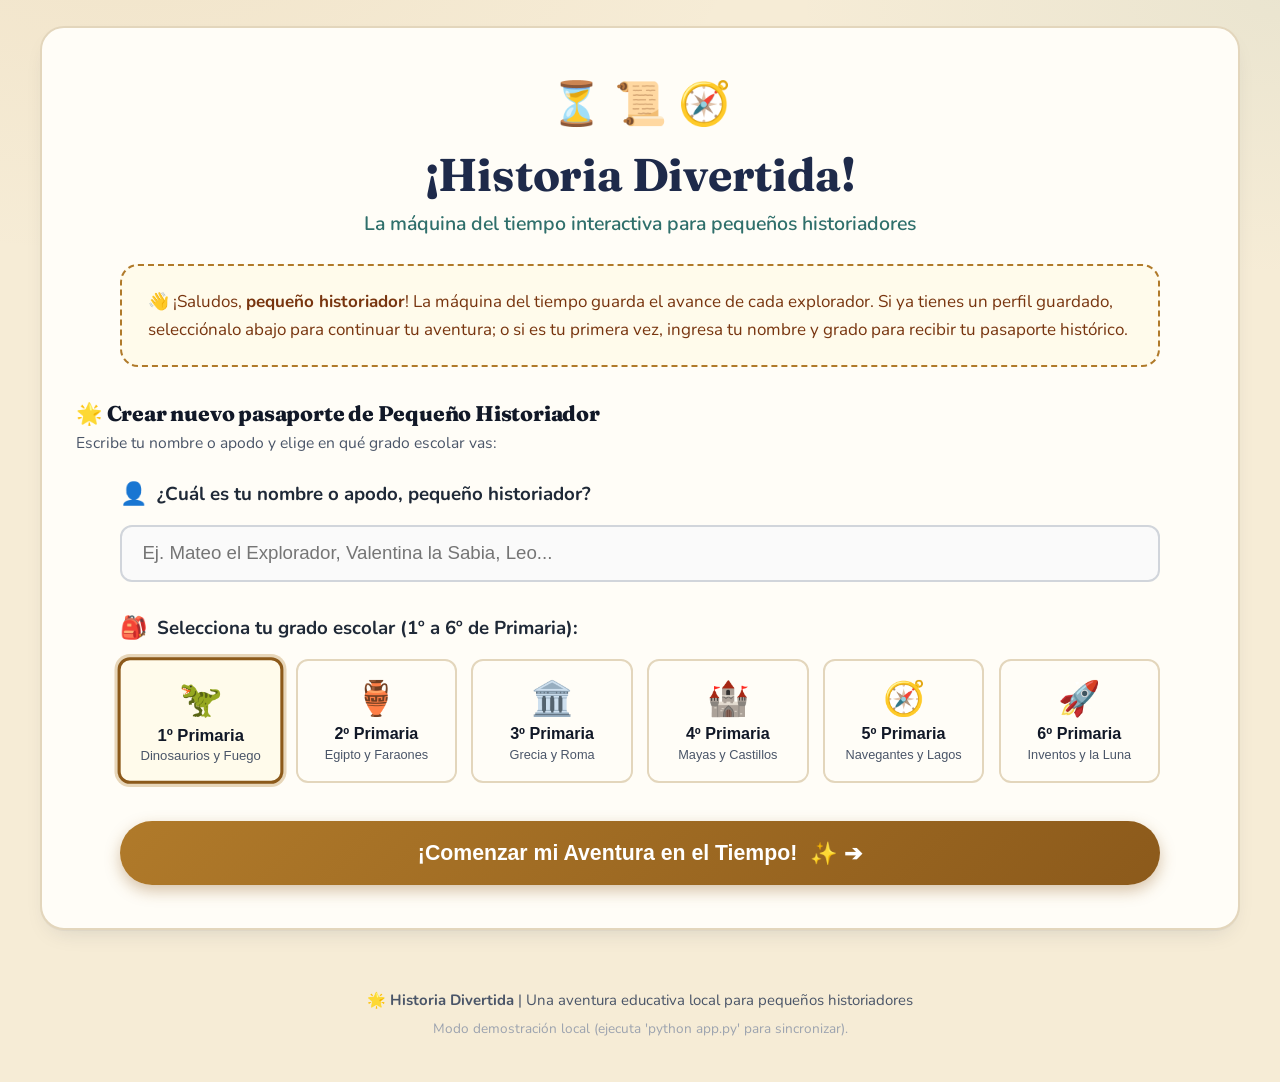
==== index.html @ c517bd12 "Añade racha de días con calendario de calor y sellos de nivel Racha (estilo GitHub, al costado del t" ====
<!DOCTYPE html>
<html lang="es">
<head>
    <meta charset="UTF-8">
    <meta name="viewport" content="width=device-width, initial-scale=1.0">
    <title>Historia Divertida - Para Pequeños Historiadores</title>
    <link rel="preload" href="fonts/fraunces-latin.woff2" as="font" type="font/woff2" crossorigin>
    <link rel="preload" href="fonts/nunito-latin.woff2" as="font" type="font/woff2" crossorigin>
    <link rel="stylesheet" href="style.css">
</head>
<body>
    <div class="app-wrapper">

        <!-- ================= PANTALLA DE INICIO (BIENVENIDA Y SELECCIÓN DE USUARIO) ================= -->
        <main id="welcome-screen" class="screen active">
            <div class="hero-card">
                <div class="mascot-badge">⏳ 📜 🧭</div>
                <h1 class="hero-title">¡Historia Divertida!</h1>
                <p class="hero-subtitle">La máquina del tiempo interactiva para pequeños historiadores</p>

                <div class="welcome-speech-bubble">
                    <p>👋 ¡Saludos, <strong>pequeño historiador</strong>! La máquina del tiempo guarda el avance de cada explorador. Si ya tienes un perfil guardado, selecciónalo abajo para continuar tu aventura; o si es tu primera vez, ingresa tu nombre y grado para recibir tu pasaporte histórico.</p>
                </div>

                <!-- SECCIÓN 1: USUARIOS / HISTORIADORES YA REGISTRADOS -->
                <section id="existing-users-panel" class="existing-users-panel hidden">
                    <div class="existing-users-header">
                        <div class="users-header-title">
                            <span class="users-header-icon">🎒</span>
                            <div>
                                <h3>Pequeños Historiadores Registrados</h3>
                                <p class="users-header-desc">Haz clic en tu nombre o apodo para continuar con tus medallas y nivel:</p>
                            </div>
                        </div>
                        <span class="users-count-badge" id="existing-users-count">0 Perfiles</span>
                    </div>

                    <!-- Cuadrícula interactiva de perfiles -->
                    <div class="existing-users-grid" id="existing-users-list">
                        <!-- Se llena dinámicamente con app.js -->
                    </div>

                    <!-- Divisor visual -->
                    <div class="or-divider">
                        <span class="or-line"></span>
                        <span class="or-text">✨ O ingresa con un nuevo nombre o apodo ✨</span>
                        <span class="or-line"></span>
                    </div>
                </section>

                <!-- SECCIÓN 2: FORMULARIO PARA NUEVO USUARIO / HISTORIADOR -->
                <section class="new-user-section">
                    <div class="new-user-header">
                        <h3>🌟 Crear nuevo pasaporte de Pequeño Historiador</h3>
                        <p>Escribe tu nombre o apodo y elige en qué grado escolar vas:</p>
                    </div>

                    <form id="onboarding-form" class="onboarding-form">
                        
                        <!-- Campo de Nombre o Apodo -->
                        <div class="input-section">
                            <label for="explorer-name" class="section-label">
                                <span class="label-icon">👤</span> ¿Cuál es tu nombre o apodo, pequeño historiador?
                            </label>
                            <div class="input-with-button">
                                <input 
                                    type="text" 
                                    id="explorer-name" 
                                    class="text-input" 
                                    placeholder="Ej. Mateo el Explorador, Valentina la Sabia, Leo..." 
                                    required
                                    autocomplete="off"
                                    maxlength="30"
                                >
                            </div>
                        </div>

                        <!-- Selector de Grado Escolar (1º a 6º de Primaria) -->
                        <div class="grade-section">
                            <label class="section-label">
                                <span class="label-icon">🎒</span> Selecciona tu grado escolar (1º a 6º de Primaria):
                            </label>
                            <div class="grade-grid" id="grade-selector-container">
                                <button type="button" class="grade-card active" data-grade="1">
                                    <span class="grade-emoji">🦖</span>
                                    <span class="grade-name">1º Primaria</span>
                                    <span class="grade-desc">Dinosaurios y Fuego</span>
                                </button>
                                <button type="button" class="grade-card" data-grade="2">
                                    <span class="grade-emoji">🏺</span>
                                    <span class="grade-name">2º Primaria</span>
                                    <span class="grade-desc">Egipto y Faraones</span>
                                </button>
                                <button type="button" class="grade-card" data-grade="3">
                                    <span class="grade-emoji">🏛️</span>
                                    <span class="grade-name">3º Primaria</span>
                                    <span class="grade-desc">Grecia y Roma</span>
                                </button>
                                <button type="button" class="grade-card" data-grade="4">
                                    <span class="grade-emoji">🏰</span>
                                    <span class="grade-name">4º Primaria</span>
                                    <span class="grade-desc">Mayas y Castillos</span>
                                </button>
                                <button type="button" class="grade-card" data-grade="5">
                                    <span class="grade-emoji">🧭</span>
                                    <span class="grade-name">5º Primaria</span>
                                    <span class="grade-desc">Navegantes y Lagos</span>
                                </button>
                                <button type="button" class="grade-card" data-grade="6">
                                    <span class="grade-emoji">🚀</span>
                                    <span class="grade-name">6º Primaria</span>
                                    <span class="grade-desc">Inventos y la Luna</span>
                                </button>
                            </div>
                            <input type="hidden" id="selected-grade" value="1">
                        </div>

                        <!-- Botón para Iniciar -->
                        <button type="submit" class="btn btn-hero" id="btn-start-adventure">
                            <span>¡Comenzar mi Aventura en el Tiempo!</span>
                            <span class="btn-arrow">✨ ➔</span>
                        </button>
                    </form>
                </section>
            </div>
        </main>

        <!-- ================= PANTALLA PRINCIPAL (TABLERO DE AVENTURAS) ================= -->
        <main id="dashboard-screen" class="screen">
            <!-- Bloque superior: perfil a la izquierda, salón de medallas a la derecha -->
            <div class="dashboard-top">
            <!-- Barra superior personalizada -->
            <header class="dashboard-header">
                <div class="user-greeting-box">
                    <span class="avatar-icon" id="dashboard-user-avatar">🧭</span>
                    <div>
                        <h2>¡Hola de nuevo, pequeño historiador <span id="display-historian-name" class="highlight-name">Explorador</span>!</h2>
                        <p class="grade-status">
                            Grado escolar: <strong id="display-grade-text">1º de Primaria</strong> | Nivel: <strong id="display-level-text">Novato del Tiempo</strong>
                        </p>
                    </div>
                </div>

                <div class="header-actions">
                    <button id="btn-view-stats" class="btn btn-stats" title="Ver mis estadísticas y nivel">
                        📊 Mis Estadísticas
                    </button>
                    <button id="btn-switch-historian" class="btn btn-secondary" title="Ver lista de usuarios y cambiar de pequeño historiador">
                        👥 Cambiar Historiador
                    </button>
                </div>
            </header>

            <!-- Vitrina de Medallas e Insignias del usuario activo -->
            <section class="badges-panel">
                <div class="badges-header">
                    <h3>🏆 Salón de Medallas del Pequeño Historiador</h3>
                    <div class="badges-header-actions">
                        <span class="badge-counter" id="badge-count">0 Medallas Ganadas</span>
                        <button type="button" class="badges-toggle hidden" id="badges-toggle"
                                aria-expanded="false" aria-controls="badges-container">
                            Ver todas ▾
                        </button>
                    </div>
                </div>
                <div class="badges-list" id="badges-container">
                    <p class="empty-badges">¡Resuelve las trivias históricas para ganar tus primeras medallas!</p>
                </div>

                <!-- Racha de días seguidos y calendario de calor (al costado, bajo las medallas) -->
                <div class="streak-panel">
                    <div class="streak-summary">
                        <span class="streak-flame" aria-hidden="true">🔥</span>
                        <div>
                            <h3 class="streak-title">
                                <span id="streak-current">0</span>
                                <span id="streak-current-label">días seguidos</span>
                            </h3>
                            <p class="streak-best">Récord: <strong id="streak-best">0</strong> días</p>
                        </div>
                    </div>
                    <div class="streak-grid" id="streak-grid"
                         role="img" aria-label="Calendario de actividad de las últimas 8 semanas"></div>
                </div>
            </section>
            </div>

            <!-- Navegador de Grados Escolares -->
            <nav class="grade-tabs-nav">
                <span class="tabs-label">Viajar a otro grado escolar:</span>
                <div class="tabs-list" id="dashboard-grade-tabs">
                    <button class="tab-btn active" data-grade="1">1º Primaria</button>
                    <button class="tab-btn" data-grade="2">2º Primaria</button>
                    <button class="tab-btn" data-grade="3">3º Primaria</button>
                    <button class="tab-btn" data-grade="4">4º Primaria</button>
                    <button class="tab-btn" data-grade="5">5º Primaria</button>
                    <button class="tab-btn" data-grade="6">6º Primaria</button>
                </div>
            </nav>

            <!-- Misiones y Relatos Históricos -->
            <section class="stories-section">
                <div class="section-title-row">
                    <h3 id="current-period-title">📜 Relatos y Retos para Pequeños Historiadores</h3>
                </div>

                <div class="stories-grid" id="stories-container">
                    <!-- Se inyecta dinámicamente con app.js -->
                </div>
            </section>
        </main>

        <!-- ================= PANTALLA DE ESTADÍSTICAS Y NIVEL ================= -->
        <main id="stats-screen" class="screen">
            <!-- Encabezado de la pantalla de estadísticas -->
            <header class="stats-header">
                <div>
                    <h2>📊 Diario Histórico de <span id="stats-historian-name" class="highlight-name">Pequeño Historiador</span></h2>
                    <p class="subtitle">Descubre tus temas dominados, los que necesitan práctica y el avance de tu nivel</p>
                </div>
                <div class="stats-header-actions">
                    <button id="btn-back-to-dashboard" class="btn btn-primary-action">
                        ⬅️ Volver a mis Relatos
                    </button>
                    <button id="btn-stats-switch-user" class="btn btn-secondary">
                        👥 Cambiar Historiador
                    </button>
                </div>
            </header>

            <!-- Tarjeta de Nivel y Barra de Progreso -->
            <section class="level-card">
                <div class="level-card-top">
                    <div class="level-badge-container">
                        <span class="level-icon" id="stats-level-icon"><img class="level-seal" src="img/niveles/nivel-1.svg" alt="" width="128" height="128"></span>
                        <div>
                            <span class="level-title-label">Nivel del Pequeño Historiador</span>
                            <h3 class="level-title" id="stats-level-title">Nivel 1: Novato del Tiempo</h3>
                        </div>
                    </div>
                    <div class="level-xp-box">
                        <span class="xp-value" id="stats-xp-value">0 ⭐</span>
                        <span class="xp-label">Puntos Históricos</span>
                    </div>
                </div>

                <!-- Pequeña Barra de Nivel -->
                <div class="level-progress-wrapper">
                    <div class="level-progress-bar-bg">
                        <div class="level-progress-bar-fill" id="stats-level-bar-fill" style="width: 0%;">
                            <span class="bar-shine"></span>
                        </div>
                    </div>
                    <div class="level-progress-footer">
                        <span class="progress-percent" id="stats-progress-percent">0% Dominado</span>
                        <span class="next-target-text" id="stats-next-target">Completa 1 misión para subir de nivel</span>
                    </div>
                </div>
            </section>

            <!-- Dos Columnas: Temas que domina vs Temas que no domina tanto -->
            <div class="stats-columns-grid">

                <!-- Columna 1: Temas que Dominas -->
                <section class="topics-column mastered-column">
                    <div class="column-header">
                        <div class="column-header-title">
                            <span class="column-icon">🌟</span>
                            <h3>Temas que Dominas</h3>
                        </div>
                        <span class="counter-pill counter-success" id="mastered-count">0 temas</span>
                    </div>
                    <p class="column-desc">¡Excelente trabajo! Has demostrado tu sabiduría en estas épocas históricas:</p>

                    <div class="topics-list" id="mastered-topics-list">
                        <!-- Generado por app.js -->
                    </div>
                </section>

                <!-- Columna 2: Temas que no tanto / Por reforzar -->
                <section class="topics-column needs-practice-column">
                    <div class="column-header">
                        <div class="column-header-title">
                            <span class="column-icon">📖</span>
                            <h3>Temas que no dominas tanto</h3>
                        </div>
                        <span class="counter-pill counter-warning" id="not-mastered-count">12 temas</span>
                    </div>
                    <p class="column-desc">Épocas que necesitan un repaso o que aún esperan ser descubiertas por ti:</p>

                    <div class="topics-list" id="not-mastered-topics-list">
                        <!-- Generado por app.js -->
                    </div>
                </section>

            </div>
        </main>

        <!-- Pie de página -->
        <footer class="app-footer">
            <p>🌟 <strong>Historia Divertida</strong> | Una aventura educativa local para pequeños historiadores</p>
            <p class="connection-status" id="server-status">Conectado con el servidor Python local</p>
        </footer>

    </div>

    <!-- Avisos para lectores de pantalla (nueva medalla, respuesta correcta...) -->
    <div id="live-region" class="sr-only" role="status" aria-live="polite"></div>

    <script src="app.js"></script>
</body>
</html>
---- style.css ----
/* ========================================================
   HISTORIA DIVERTIDA - ESTILOS PARA PEQUEÑOS HISTORIADORES
   ======================================================== */

/* Fuentes autohospedadas: la app sigue funcionando sin red */
@font-face {
    font-family: 'Fraunces';
    src: url('fonts/fraunces-latin.woff2') format('woff2');
    font-weight: 600 900;
    font-style: normal;
    font-display: swap;
}

@font-face {
    font-family: 'Nunito';
    src: url('fonts/nunito-latin.woff2') format('woff2');
    font-weight: 400 800;
    font-style: normal;
    font-display: swap;
}

:root {
    /* Paleta "pasaporte del tiempo" */
    --ink: #1E2A4A;              /* Tinta: texto y líneas */
    --primary: #8C5A1B;          /* Latón oscuro: acentos y botones (AA sobre blanco) */
    --primary-hover: #6F4715;
    --primary-light: #F3E3C3;
    --brass: #B07A2A;            /* Latón claro: detalles, nunca texto pequeño */
    --accent: #2F6F6B;           /* Verde atlas */
    --accent-hover: #245855;
    --stats-purple: #3F4E8C;
    --stats-purple-hover: #33406F;
    --seal: #E4572E;             /* Sello coral: solo logros */
    --bg-page: #F6ECD6;          /* Papel */
    --card-bg: #FFFDF7;          /* Papel de tarjeta */
    --text-main: #1E2A4A;
    --text-muted: #4A5568;
    --success: #1F7A5C;
    --success-light: #DDF1E7;
    --error: #B93A2B;
    --error-light: #FBE3DF;
    --border: #E3D6BC;
    --radius-lg: 18px;
    --radius-md: 12px;
    --shadow: 0 1px 0 rgba(30, 42, 74, 0.04), 0 10px 24px -12px rgba(30, 42, 74, 0.18);
    --font-display: 'Fraunces', 'Iowan Old Style', Georgia, serif;
    --font-body: 'Nunito', -apple-system, BlinkMacSystemFont, "Segoe UI", Roboto, sans-serif;
    --ease-out: cubic-bezier(0.22, 0.61, 0.36, 1);
}

/* Base tipográfica: todo el CSS está en rem, así que este valor escala la app entera */
html {
    font-size: 17px;
}

* {
    box-sizing: border-box;
    margin: 0;
    padding: 0;
}

body {
    font-family: var(--font-body);
    background-color: var(--bg-page);
    color: var(--text-main);
    line-height: 1.6;
    padding: 1.5rem 1rem;
    min-height: 100vh;
}

.app-wrapper {
    max-width: 920px;
    margin: 0 auto;
}

/* Control de pantallas (Screens) */
.screen {
    display: none;
    animation: fadeIn 0.35s ease-out;
}

.screen.active {
    display: block;
}

@keyframes fadeIn {
    from { opacity: 0; transform: translateY(8px); }
    to { opacity: 1; transform: translateY(0); }
}

/* ========================================================
   PANTALLA DE INICIO (WELCOME SCREEN)
   ======================================================== */

.hero-card {
    background: var(--card-bg);
    border: 2px solid var(--border);
    border-radius: 24px;
    padding: 2.5rem 2rem;
    box-shadow: var(--shadow);
    text-align: center;
    position: relative;
    overflow: hidden;
}

.mascot-badge {
    font-size: 2.5rem;
    margin-bottom: 0.5rem;
    animation: sway 4s ease-in-out infinite;
    transform-origin: 50% 90%;
}

.hero-title {
    font-family: var(--font-display);
    font-size: 2.7rem;
    font-weight: 700;
    color: var(--ink);
    letter-spacing: -0.5px;
    line-height: 1.1;
    margin-bottom: 0.35rem;
}

.hero-subtitle {
    font-size: 1.15rem;
    color: var(--accent);
    font-weight: 600;
    margin-bottom: 1.5rem;
}

.welcome-speech-bubble {
    background: #fffbeb;
    border: 2px dashed var(--brass);
    border-radius: var(--radius-lg);
    padding: 1.25rem 1.5rem;
    margin-bottom: 2rem;
    text-align: left;
    color: #78350f;
    font-size: 1.05rem;
}

/* ========================================================
   HISTORIAL MULTIUSUARIO: PERFILES YA INGRESADOS
   ======================================================== */

.existing-users-panel {
    background: #fffbeb;
    border: 2px solid #fde68a;
    border-radius: var(--radius-lg);
    padding: 1.5rem;
    text-align: left;
    margin-bottom: 2rem;
    box-shadow: 0 4px 10px rgba(176, 122, 42, 0.08);
}

.existing-users-header {
    display: flex;
    justify-content: space-between;
    align-items: center;
    margin-bottom: 1.25rem;
    flex-wrap: wrap;
    gap: 0.75rem;
}

.users-header-title {
    display: flex;
    align-items: center;
    gap: 0.75rem;
}

.users-header-icon {
    font-size: 2.2rem;
    background: var(--primary-light);
    border-radius: 12px;
    padding: 0.3rem 0.5rem;
}

.users-header-title h3 {
    font-size: 1.3rem;
    color: #92400e;
    font-weight: 800;
    margin-bottom: 0.15rem;
}

.users-header-desc {
    font-size: 0.9rem;
    color: #78350f;
}

.users-count-badge {
    background: var(--brass);
    color: #ffffff;
    font-size: 0.82rem;
    font-weight: 700;
    padding: 0.3rem 0.8rem;
    border-radius: 9999px;
}

/* Grilla de tarjetas de usuarios existentes */
.existing-users-grid {
    display: grid;
    grid-template-columns: repeat(auto-fit, minmax(260px, 1fr));
    gap: 1.25rem;
    margin-bottom: 1.5rem;
}

.user-profile-card {
    background: var(--card-bg);
    border: 2px solid #e5e7eb;
    border-radius: var(--radius-lg);
    padding: 1.25rem;
    display: flex;
    flex-direction: column;
    gap: 0.85rem;
    transition: all 0.25s ease;
    position: relative;
    box-shadow: 0 4px 6px -1px rgba(0, 0, 0, 0.05);
}

.user-profile-card:hover {
    border-color: var(--primary);
    transform: translateY(-3px);
    box-shadow: 0 10px 18px -3px rgba(140, 90, 27, 0.18);
}

.active-user-card {
    border-color: var(--brass);
    border-width: 2.5px;
    background: linear-gradient(180deg, #ffffff 0%, #fffbeb 100%);
    box-shadow: 0 0 0 3px rgba(176, 122, 42, 0.25);
}

.current-user-tag {
    position: absolute;
    top: -11px;
    right: 14px;
    background: var(--primary);
    color: #ffffff;
    font-size: 0.72rem;
    font-weight: 800;
    padding: 0.18rem 0.65rem;
    border-radius: 9999px;
    box-shadow: 0 2px 4px rgba(0, 0, 0, 0.15);
}

.user-card-header {
    display: flex;
    align-items: center;
    gap: 0.75rem;
}

.user-card-avatar {
    font-size: 2rem;
    background: var(--primary-light);
    border: 2px solid #fde68a;
    border-radius: 50%;
    width: 48px;
    height: 48px;
    display: flex;
    align-items: center;
    justify-content: center;
    flex-shrink: 0;
}

.user-card-info {
    flex: 1;
    min-width: 0;
}

.user-card-name {
    font-size: 1.15rem;
    font-weight: 800;
    color: #111827;
    white-space: nowrap;
    overflow: hidden;
    text-overflow: ellipsis;
}

.user-card-grade-tag {
    font-size: 0.75rem;
    font-weight: 700;
    color: var(--accent);
    background: #eff6ff;
    padding: 0.1rem 0.5rem;
    border-radius: 6px;
    display: inline-block;
}

.btn-delete-user {
    background: transparent;
    border: none;
    cursor: pointer;
    font-size: 1.15rem;
    opacity: 0.45;
    transition: all 0.2s;
    padding: 0.3rem;
    border-radius: 6px;
}

.btn-delete-user:hover {
    opacity: 1;
    background: #fee2e2;
    transform: scale(1.15);
}

.user-card-level-row {
    display: flex;
    align-items: center;
}

.user-level-badge {
    font-size: 0.8rem;
    font-weight: 700;
    color: #78350f;
    background: var(--primary-light);
    border: 1px solid #fde68a;
    border-radius: 6px;
    padding: 0.25rem 0.55rem;
    display: inline-block;
    width: 100%;
    text-align: center;
}

.user-mini-progress {
    display: flex;
    flex-direction: column;
    gap: 0.35rem;
}

.user-mini-progress-bar {
    width: 100%;
    height: 9px;
    background: #e2e8f0;
    border-radius: 9999px;
    overflow: hidden;
}

.user-mini-progress-fill {
    height: 100%;
    background: linear-gradient(90deg, var(--brass) 0%, var(--accent) 100%);
    border-radius: 9999px;
    transition: width 0.6s ease;
}

.user-mini-progress-labels {
    display: flex;
    justify-content: space-between;
    font-size: 0.75rem;
    color: var(--text-muted);
}

.user-card-stats-pills {
    display: flex;
    gap: 0.5rem;
    flex-wrap: wrap;
}

.stat-pill {
    background: #f3f4f6;
    border: 1px solid #e5e7eb;
    border-radius: 9999px;
    padding: 0.2rem 0.65rem;
    font-size: 0.78rem;
    font-weight: 700;
    color: #374151;
}

.btn-select-user {
    display: flex;
    align-items: center;
    justify-content: center;
    gap: 0.5rem;
    width: 100%;
    padding: 0.75rem 1rem;
    background: linear-gradient(135deg, var(--brass) 0%, var(--primary) 100%);
    color: #ffffff;
    border: none;
    border-radius: var(--radius-md);
    font-size: 0.95rem;
    font-weight: 800;
    cursor: pointer;
    transition: all 0.2s ease;
    box-shadow: 0 4px 10px rgba(140, 90, 27, 0.25);
}

.btn-select-user:hover {
    background: linear-gradient(135deg, var(--primary) 0%, var(--primary-hover) 100%);
    transform: translateY(-1px);
    box-shadow: 0 6px 14px rgba(140, 90, 27, 0.35);
}

/* Divisor visual entre usuarios existentes y nuevo registro */
.or-divider {
    display: flex;
    align-items: center;
    margin: 1.75rem 0 1rem 0;
    gap: 1rem;
}

.or-line {
    flex: 1;
    height: 1.5px;
    background: #fde68a;
}

.or-text {
    font-size: 0.9rem;
    font-weight: 800;
    color: #92400e;
    white-space: nowrap;
}

/* ========================================================
   SECCIÓN PARA CREAR NUEVO USUARIO
   ======================================================== */

.new-user-section {
    text-align: left;
    margin-top: 1rem;
}

.new-user-header {
    margin-bottom: 1.25rem;
}

.new-user-header h3 {
    font-size: 1.25rem;
    font-weight: 800;
    color: #111827;
    margin-bottom: 0.25rem;
}

.new-user-header p {
    font-size: 0.92rem;
    color: var(--text-muted);
}

/* Formulario */
.onboarding-form {
    display: flex;
    flex-direction: column;
    gap: 1.75rem;
    text-align: left;
}

.section-label {
    display: flex;
    align-items: center;
    gap: 0.5rem;
    font-size: 1.1rem;
    font-weight: 700;
    color: #1f2937;
    margin-bottom: 0.75rem;
}

.label-icon {
    font-size: 1.3rem;
}

/* Campo de Texto */
.text-input {
    width: 100%;
    padding: 0.9rem 1.2rem;
    font-size: 1.1rem;
    border: 2px solid #d1d5db;
    border-radius: var(--radius-md);
    outline: none;
    transition: all 0.2s;
    background-color: #fafafa;
}

.text-input:focus {
    border-color: var(--primary);
    background-color: #ffffff;
    box-shadow: 0 0 0 4px rgba(176, 122, 42, 0.2);
}

/* Selector de Grados (1º a 6º) */
.grade-grid {
    display: grid;
    grid-template-columns: repeat(auto-fit, minmax(130px, 1fr));
    gap: 0.85rem;
}

.grade-card {
    background: var(--card-bg);
    border: 2px solid var(--border);
    border-radius: var(--radius-md);
    padding: 1rem 0.6rem;
    display: flex;
    flex-direction: column;
    align-items: center;
    text-align: center;
    cursor: pointer;
    transition: all 0.2s ease;
}

.grade-card:hover {
    border-color: var(--primary);
    transform: translateY(-3px);
    box-shadow: 0 4px 10px rgba(0, 0, 0, 0.08);
}

.grade-card.active {
    border-color: var(--primary);
    background-color: #fffbeb;
    border-width: 3px;
    box-shadow: 0 0 0 3px rgba(176, 122, 42, 0.3);
    transform: scale(1.03);
}

.grade-emoji {
    font-size: 2rem;
    margin-bottom: 0.35rem;
}

.grade-name {
    font-weight: 700;
    font-size: 0.95rem;
    color: #111827;
}

.grade-desc {
    font-size: 0.75rem;
    color: var(--text-muted);
    margin-top: 0.2rem;
}

/* Botones */
.btn-hero {
    display: flex;
    justify-content: center;
    align-items: center;
    gap: 0.75rem;
    padding: 1.1rem 2rem;
    background: linear-gradient(135deg, var(--brass) 0%, var(--primary) 100%);
    color: #ffffff;
    font-size: 1.25rem;
    font-weight: 800;
    border: none;
    border-radius: 9999px;
    cursor: pointer;
    box-shadow: 0 6px 15px rgba(140, 90, 27, 0.35);
    transition: all 0.2s ease;
    margin-top: 0.5rem;
}

.btn-hero:hover {
    transform: translateY(-2px);
    box-shadow: 0 8px 20px rgba(140, 90, 27, 0.45);
}

.btn-hero:active {
    transform: translateY(1px);
}

.btn-arrow {
    font-size: 1.3rem;
}

/* ========================================================
   PANTALLA DEL TABLERO (DASHBOARD)
   ======================================================== */

.dashboard-header {
    background: var(--card-bg);
    border: 2px solid var(--border);
    border-radius: var(--radius-lg);
    padding: 1.25rem 1.75rem;
    display: flex;
    justify-content: space-between;
    align-items: center;
    flex-wrap: wrap;
    gap: 1rem;
    box-shadow: var(--shadow);
    margin-bottom: 1.5rem;
}

.user-greeting-box {
    display: flex;
    align-items: center;
    gap: 1rem;
}

.avatar-icon {
    font-size: 2.4rem;
    background: var(--primary-light);
    border: 2px solid var(--primary);
    border-radius: 50%;
    padding: 0.3rem 0.6rem;
    display: inline-flex;
    align-items: center;
    justify-content: center;
}

.user-greeting-box h2 {
    font-size: 1.4rem;
    color: #111827;
}

.highlight-name {
    color: var(--primary);
    text-decoration: underline;
    text-underline-offset: 4px;
}

.grade-status {
    font-size: 0.95rem;
    color: var(--text-muted);
}

.grade-status strong {
    color: var(--accent);
}

.header-actions {
    display: flex;
    gap: 0.6rem;
    align-items: center;
    flex-wrap: wrap;
}

.btn-stats {
    background: linear-gradient(135deg, #6366f1 0%, #4f46e5 100%);
    color: #ffffff;
    border: none;
    padding: 0.65rem 1.1rem;
    border-radius: var(--radius-md);
    font-size: 0.92rem;
    font-weight: 700;
    cursor: pointer;
    box-shadow: 0 4px 10px rgba(79, 70, 229, 0.25);
    transition: all 0.2s ease;
}

.btn-stats:hover {
    background: linear-gradient(135deg, #4f46e5 0%, #4338ca 100%);
    transform: translateY(-2px);
    box-shadow: 0 6px 14px rgba(79, 70, 229, 0.35);
}

.btn-secondary {
    background: #f3f4f6;
    border: 1px solid #d1d5db;
    padding: 0.65rem 1rem;
    border-radius: var(--radius-md);
    font-size: 0.9rem;
    font-weight: 600;
    cursor: pointer;
    color: #374151;
    transition: all 0.2s;
}

.btn-secondary:hover {
    background: #e5e7eb;
}

.btn-primary-action {
    background: var(--accent);
    color: #ffffff;
    border: none;
    padding: 0.65rem 1.2rem;
    border-radius: var(--radius-md);
    font-size: 0.92rem;
    font-weight: 700;
    cursor: pointer;
    transition: all 0.2s;
    box-shadow: 0 3px 8px rgba(37, 99, 235, 0.25);
}

.btn-primary-action:hover {
    background: var(--accent-hover);
    transform: translateY(-1px);
}

/* Vitrina de Medallas */
.badges-panel {
    background: #fffbeb;
    border: 2px solid #fde68a;
    border-radius: var(--radius-lg);
    padding: 1.25rem 1.5rem;
    margin-bottom: 1.5rem;
}

.badges-header {
    display: flex;
    justify-content: space-between;
    align-items: center;
    margin-bottom: 0.75rem;
    flex-wrap: wrap;
    gap: 0.5rem;
}

.badges-header h3 {
    font-size: 1.15rem;
    color: #78350f;
}

.badge-counter {
    background: var(--brass);
    color: #ffffff;
    font-size: 0.8rem;
    font-weight: 700;
    padding: 0.2rem 0.7rem;
    border-radius: 9999px;
}

.badges-list {
    display: flex;
    flex-wrap: wrap;
    gap: 0.6rem;
}

.badge-item {
    background: var(--card-bg);
    border: 1.5px solid var(--brass);
    border-radius: 9999px;
    padding: 0.35rem 0.85rem;
    display: inline-flex;
    align-items: center;
    gap: 0.4rem;
    font-size: 0.88rem;
    font-weight: 700;
    color: #92400e;
    box-shadow: 0 2px 4px rgba(0, 0, 0, 0.05);
    animation: popIn 0.3s ease;
}

@keyframes popIn {
    0% { transform: scale(0.8); opacity: 0; }
    100% { transform: scale(1); opacity: 1; }
}

.empty-badges {
    font-size: 0.9rem;
    color: #92400e;
    font-style: italic;
}

/* Navegador de pestañas por grado escolar */
.grade-tabs-nav {
    display: flex;
    align-items: center;
    gap: 0.75rem;
    margin-bottom: 1.5rem;
    flex-wrap: wrap;
}

.tabs-label {
    font-weight: 700;
    font-size: 0.95rem;
    color: var(--text-muted);
}

.tabs-list {
    display: flex;
    gap: 0.4rem;
    flex-wrap: wrap;
}

.tab-btn {
    background: var(--card-bg);
    border: 1px solid var(--border);
    padding: 0.4rem 0.8rem;
    border-radius: 8px;
    font-size: 0.85rem;
    font-weight: 600;
    cursor: pointer;
    color: var(--text-muted);
    transition: all 0.2s;
}

.tab-btn:hover, .tab-btn.active {
    background: var(--accent);
    color: #ffffff;
    border-color: var(--accent);
}

/* Historias y Misiones */
.stories-section {
    display: flex;
    flex-direction: column;
    gap: 1.25rem;
}

.section-title-row h3 {
    font-family: var(--font-display);
    font-size: 1.45rem;
    font-weight: 700;
    color: var(--ink);
}

.stories-grid {
    display: flex;
    flex-direction: column;
    gap: 1.5rem;
}

.story-card {
    background: var(--card-bg);
    border: 2px solid var(--border);
    position: relative;
    border-radius: var(--radius-lg);
    padding: 1.75rem;
    box-shadow: var(--shadow);
    transition: all 0.25s ease;
}

.story-card.completed-mission {
    border-color: var(--success);
    background: linear-gradient(180deg, #ffffff 0%, #f0fdf4 100%);
}

.story-card.highlight-pulse {
    border-color: var(--brass);
    box-shadow: 0 0 0 5px rgba(176, 122, 42, 0.4);
    transform: scale(1.02);
}

.story-header {
    display: flex;
    align-items: center;
    gap: 1rem;
    margin-bottom: 1rem;
    flex-wrap: wrap;
}

.story-icon {
    font-size: 2.2rem;
    background: #f3f4f6;
    border-radius: 12px;
    padding: 0.4rem 0.6rem;
}

.story-header-text h4 {
    font-size: 1.3rem;
    color: #111827;
}

.story-period {
    font-size: 0.8rem;
    font-weight: 700;
    text-transform: uppercase;
    color: var(--primary);
    letter-spacing: 0.5px;
}

.status-badge-earned {
    margin-left: auto;
    background: var(--success-light);
    color: var(--success);
    padding: 0.3rem 0.75rem;
    border-radius: 9999px;
    font-size: 0.82rem;
    font-weight: 700;
}

.story-summary {
    font-size: 1.15rem;
    color: #374151;
    margin-bottom: 1rem;
}

.fun-fact-box {
    background: #eff6ff;
    border-left: 4px solid var(--accent);
    border-radius: 0 var(--radius-md) var(--radius-md) 0;
    padding: 0.85rem 1rem;
    display: flex;
    gap: 0.75rem;
    align-items: center;
    margin-bottom: 1.5rem;
    font-size: 1rem;
    color: #1e40af;
}

.fact-icon {
    font-size: 1.4rem;
}

/* Trivia / Reto */
.story-trivia {
    background: #fafafa;
    border: 1px solid var(--border);
    border-radius: var(--radius-md);
    padding: 1.25rem;
}

.trivia-header {
    margin-bottom: 0.85rem;
}

.trivia-badge {
    display: inline-block;
    background: var(--primary-light);
    color: #92400e;
    font-size: 0.78rem;
    font-weight: 700;
    padding: 0.15rem 0.5rem;
    border-radius: 4px;
    margin-bottom: 0.35rem;
}

.trivia-question {
    font-size: 1.15rem;
    font-weight: 700;
    color: #111827;
}

.trivia-options-list {
    display: grid;
    grid-template-columns: 1fr;
    gap: 0.5rem;
}

.trivia-option-btn {
    background: var(--card-bg);
    border: 1.5px solid var(--border);
    border-radius: 8px;
    padding: 0.75rem 1rem;
    display: flex;
    align-items: center;
    gap: 0.75rem;
    text-align: left;
    cursor: pointer;
    font-size: 1.05rem;
    color: #1f2937;
    transition: all 0.2s;
}

.trivia-option-btn:hover:not(:disabled) {
    border-color: var(--primary);
    background-color: #fffbeb;
    transform: translateX(4px);
}

.trivia-option-btn.correct {
    border-color: var(--success);
    background-color: var(--success-light);
    color: #065f46;
    font-weight: 700;
}

.option-bullet {
    background: #e5e7eb;
    color: #374151;
    font-weight: 700;
    width: 26px;
    height: 26px;
    border-radius: 50%;
    display: flex;
    align-items: center;
    justify-content: center;
    font-size: 0.85rem;
}

.trivia-option-btn.correct .option-bullet {
    background: var(--success);
    color: #ffffff;
}

.trivia-feedback {
    margin-top: 0.85rem;
    padding: 0.75rem 1rem;
    border-radius: 8px;
    font-size: 0.95rem;
    animation: fadeIn 0.3s;
}

.feedback-success {
    background: var(--success-light);
    border: 1px solid var(--success);
    color: #065f46;
}

.feedback-error {
    background: var(--error-light);
    border: 1px solid var(--error);
    color: #991b1b;
}

/* ========================================================
   PANTALLA DE ESTADÍSTICAS Y NIVEL
   ======================================================== */

.stats-header {
    background: var(--card-bg);
    border: 2px solid var(--border);
    border-radius: var(--radius-lg);
    padding: 1.25rem 1.75rem;
    display: flex;
    justify-content: space-between;
    align-items: center;
    flex-wrap: wrap;
    gap: 1rem;
    box-shadow: var(--shadow);
    margin-bottom: 1.5rem;
}

.stats-header h2 {
    font-size: 1.45rem;
    color: #111827;
}

.stats-header-actions {
    display: flex;
    gap: 0.6rem;
    align-items: center;
    flex-wrap: wrap;
}

/* Tarjeta de Nivel y Barra de Progreso */
.level-card {
    background: linear-gradient(135deg, #ffffff 0%, var(--card-bg) 100%);
    border: 2.5px solid #fde68a;
    border-radius: var(--radius-lg);
    padding: 1.5rem 1.75rem;
    box-shadow: var(--shadow);
    margin-bottom: 1.5rem;
}

.level-card-top {
    display: flex;
    justify-content: space-between;
    align-items: center;
    flex-wrap: wrap;
    gap: 1rem;
    margin-bottom: 1.25rem;
}

.level-badge-container {
    display: flex;
    align-items: center;
    gap: 1rem;
}

.level-icon {
    width: 3.6rem;
    height: 3.6rem;
    flex: 0 0 auto;
    display: inline-flex;
    align-items: center;
    justify-content: center;
}

/* Sello del nivel (SVG local): hereda el tamaño del texto donde se incrusta */
.level-seal {
    width: 1.2em;
    height: 1.2em;
    vertical-align: -0.22em;
}

.level-icon .level-seal {
    width: 100%;
    height: 100%;
    vertical-align: 0;
}

.level-title-label {
    display: block;
    font-size: 0.8rem;
    font-weight: 700;
    color: var(--primary);
    text-transform: uppercase;
    letter-spacing: 0.5px;
}

.level-title {
    font-size: 1.35rem;
    font-weight: 800;
    color: #111827;
}

.level-xp-box {
    text-align: right;
    background: #f8fafc;
    border: 1px solid var(--border);
    border-radius: var(--radius-md);
    padding: 0.5rem 1rem;
}

.xp-value {
    display: block;
    font-size: 1.4rem;
    font-weight: 800;
    color: var(--primary);
}

.xp-label {
    font-size: 0.78rem;
    color: var(--text-muted);
}

/* Pequeña Barra de Nivel */
.level-progress-wrapper {
    display: flex;
    flex-direction: column;
    gap: 0.6rem;
}

.level-progress-bar-bg {
    width: 100%;
    height: 18px;
    background: #e2e8f0;
    border-radius: 9999px;
    overflow: hidden;
    position: relative;
    box-shadow: inset 0 2px 4px rgba(0, 0, 0, 0.08);
}

.level-progress-bar-fill {
    height: 100%;
    background: linear-gradient(90deg, var(--brass) 0%, var(--accent) 100%);
    border-radius: 9999px;
    transition: width 0.9s cubic-bezier(0.34, 1.56, 0.64, 1);
    position: relative;
}

.bar-shine {
    position: absolute;
    top: 0; left: 0; right: 0; bottom: 0;
    background: linear-gradient(90deg, transparent, rgba(255, 255, 255, 0.35), transparent);
    animation: shine 2s var(--ease-out) 1;
}

@keyframes shine {
    0% { transform: translateX(-100%); }
    100% { transform: translateX(100%); }
}

.level-progress-footer {
    display: flex;
    justify-content: space-between;
    align-items: center;
    font-size: 0.88rem;
    flex-wrap: wrap;
    gap: 0.5rem;
}

.progress-percent {
    font-weight: 700;
    color: var(--text-main);
}

.next-target-text {
    color: var(--accent);
    font-weight: 600;
}

/* Grilla de Dos Columnas: Temas Dominados vs No Tanto */
.stats-columns-grid {
    display: grid;
    grid-template-columns: 1fr 1fr;
    gap: 1.5rem;
}

@media (max-width: 768px) {
    .stats-columns-grid {
        grid-template-columns: 1fr;
    }
}

.topics-column {
    background: var(--card-bg);
    border-radius: var(--radius-lg);
    padding: 1.5rem;
    box-shadow: var(--shadow);
    display: flex;
    flex-direction: column;
    gap: 0.75rem;
}

.mastered-column {
    border: 2px solid #bbf7d0;
    background: linear-gradient(180deg, #ffffff 0%, #f0fdf4 100%);
}

.needs-practice-column {
    border: 2px solid #fed7aa;
    background: linear-gradient(180deg, #ffffff 0%, var(--primary-light) 100%);
}

.column-header {
    display: flex;
    justify-content: space-between;
    align-items: center;
}

.column-header-title {
    display: flex;
    align-items: center;
    gap: 0.5rem;
}

.column-icon {
    font-size: 1.4rem;
}

.column-header-title h3 {
    font-size: 1.15rem;
    color: #111827;
}

.counter-pill {
    padding: 0.2rem 0.65rem;
    border-radius: 9999px;
    font-size: 0.78rem;
    font-weight: 700;
}

.counter-success {
    background: var(--success-light);
    color: var(--success);
}

.counter-warning {
    background: #ffedd5;
    color: #c2410c;
}

.column-desc {
    font-size: 0.85rem;
    color: var(--text-muted);
    margin-bottom: 0.5rem;
}

.topics-list {
    display: flex;
    flex-direction: column;
    gap: 0.75rem;
}

/* Tarjetas de tema individual */
.topic-item-card {
    background: var(--card-bg);
    border: 1.5px solid var(--border);
    border-radius: var(--radius-md);
    padding: 0.85rem 1rem;
    display: flex;
    align-items: center;
    gap: 0.75rem;
    transition: transform 0.2s, box-shadow 0.2s;
}

.topic-item-card:hover {
    transform: translateY(-2px);
    box-shadow: 0 4px 8px rgba(0, 0, 0, 0.05);
}

.topic-mastered {
    border-left: 5px solid var(--success);
}

.topic-needs-practice {
    border-left: 5px solid #ea580c;
}

.topic-pending {
    border-left: 5px solid #94a3b8;
}

.topic-item-icon {
    font-size: 1.8rem;
    background: #f8fafc;
    border-radius: 8px;
    padding: 0.2rem 0.4rem;
}

.topic-item-info {
    flex: 1;
}

.topic-item-top {
    display: flex;
    gap: 0.4rem;
    margin-bottom: 0.2rem;
    flex-wrap: wrap;
}

.topic-grade-tag {
    font-size: 0.7rem;
    background: #e2e8f0;
    color: #334155;
    padding: 0.1rem 0.45rem;
    border-radius: 4px;
    font-weight: 700;
}

.topic-period-tag {
    font-size: 0.7rem;
    color: var(--accent);
    font-weight: 700;
}

.topic-item-title {
    font-size: 0.95rem;
    color: #1f2937;
    margin-bottom: 0.1rem;
}

.topic-item-reason {
    font-size: 0.78rem;
    color: #64748b;
    font-style: italic;
}

.topic-status-badge {
    font-size: 0.75rem;
    font-weight: 700;
    padding: 0.25rem 0.6rem;
    border-radius: 9999px;
    white-space: nowrap;
}

.status-mastered {
    background: #ecfdf5;
    color: #065f46;
    border: 1px solid #a7f3d0;
}

.status-needs-practice {
    background: var(--primary-light);
    color: #9a3412;
    border: 1px solid #fed7aa;
}

.status-pending {
    background: #f1f5f9;
    color: #475569;
    border: 1px solid #cbd5e1;
}

.topic-actions {
    display: flex;
    flex-direction: column;
    align-items: flex-end;
    gap: 0.4rem;
}

.btn-challenge-action {
    background: var(--accent);
    color: #ffffff;
    border: none;
    border-radius: 6px;
    padding: 0.35rem 0.65rem;
    font-size: 0.78rem;
    font-weight: 700;
    cursor: pointer;
    transition: all 0.2s;
    white-space: nowrap;
}

.btn-challenge-action:hover {
    background: var(--accent-hover);
    transform: scale(1.05);
}

.empty-topics-card {
    background: var(--card-bg);
    border: 2px dashed #cbd5e1;
    border-radius: var(--radius-md);
    padding: 1.5rem 1rem;
    text-align: center;
    color: var(--text-muted);
    font-size: 0.88rem;
}

.empty-topics-card .empty-icon {
    font-size: 2rem;
    display: block;
    margin-bottom: 0.5rem;
}

.congrats-card {
    border-color: #86efac;
    background: #f0fdf4;
    color: #166534;
}

.hidden {
    display: none !important;
}

/* Footer */
.app-footer {
    text-align: center;
    margin-top: 2.5rem;
    color: var(--text-muted);
    font-size: 0.88rem;
    padding: 1rem;
}

.connection-status {
    font-size: 0.8rem;
    color: #9ca3af;
    margin-top: 0.25rem;
}

/* ========================================================
   PASAPORTE DEL TIEMPO — TIPOGRAFÍA Y MOVIMIENTO
   Todo es CSS + JS propio: sin librerías ni CDN.
   ======================================================== */

/* --- Jerarquía tipográfica: la display solo para títulos --- */
h1, h2, h3, .hero-title {
    font-family: var(--font-display);
    font-weight: 700;
    color: var(--ink);
    letter-spacing: -0.2px;
    line-height: 1.2;
}

h4, .story-header h4, .topic-item-title {
    font-family: var(--font-display);
    font-weight: 600;
    color: var(--ink);
    letter-spacing: -0.1px;
}

.dashboard-header h2 { font-size: 1.5rem; }
.badges-header h3,
.stats-header h2,
.column-header h3 { font-size: 1.2rem; }

/* Los textos de lectura larga respiran mejor en Nunito */
.story-summary,
.story-trivia .trivia-question,
.welcome-speech-bubble,
.topic-item-reason {
    font-size: 1rem;
    line-height: 1.65;
}

/* --- Suelo de papel: dos halos muy tenues, sin imágenes --- */
body {
    background-image:
        radial-gradient(900px 500px at 10% -10%, rgba(176, 122, 42, 0.07), transparent 70%),
        radial-gradient(700px 400px at 100% 0%, rgba(47, 111, 107, 0.06), transparent 70%);
    background-attachment: fixed;
}

/* --- Entrada de pantalla (sustituye al fadeIn genérico) --- */
.screen.active {
    animation: screenIn 240ms var(--ease-out) both;
}

/* --- Entrada escalonada de tarjetas: --i lo pone app.js --- */
.user-profile-card,
.story-card,
.badge-item,
.topic-item-card {
    animation: cardIn 320ms var(--ease-out) backwards;
    animation-delay: calc(var(--i, 0) * 40ms);
}

.topic-item-card {
    animation-delay: calc(var(--i, 0) * 30ms);
}

/* --- Tarjeta de perfil: se levanta 2 px, no 3 --- */
.user-profile-card {
    transition: transform 160ms var(--ease-out),
                border-color 160ms var(--ease-out),
                box-shadow 160ms var(--ease-out);
}

.user-profile-card:hover {
    transform: translateY(-2px);
    box-shadow: 0 10px 20px -12px rgba(30, 42, 74, 0.28);
}

.user-profile-card:active {
    transform: translateY(0) scale(0.99);
}

/* El avatar del perfil elegido late una sola vez */
.active-user-card .user-card-avatar {
    animation: pulseOnce 700ms var(--ease-out) 1;
}

/* --- Sello de medalla recién ganada --- */
.badge-item.badge-new {
    animation: stampIn 460ms var(--ease-out) backwards;
    border-color: var(--seal);
    color: var(--seal);
    background: #FFF3EE;
}

.badge-item.badge-new .badge-icon {
    animation: pulseOnce 700ms var(--ease-out) 1;
}

/* --- Botones: 1 px de elevación, sin glow --- */
.btn,
.btn-hero,
.trivia-option-btn,
.tab-btn,
.grade-card {
    transition: transform 130ms var(--ease-out),
                background-color 130ms var(--ease-out),
                border-color 130ms var(--ease-out),
                box-shadow 130ms var(--ease-out),
                color 130ms var(--ease-out);
}

.btn:active,
.btn-hero:active,
.trivia-option-btn:active,
.tab-btn:active,
.grade-card:active {
    transform: scale(0.98);
}

.tab-btn:hover { transform: translateY(-1px); }
.tab-btn.active { transform: none; }

/* --- Opción de trivia correcta / incorrecta --- */
.trivia-option-btn.correct {
    border-color: var(--success);
    background: var(--success-light);
    color: #14532d;
    font-weight: 700;
}

.story-card.shake-once {
    animation: shakeOnce 260ms ease-in-out 1;
}

/* --- Partículas de tinta (12, se generan en app.js) --- */
.particle-burst {
    position: absolute;
    width: 0;
    height: 0;
    pointer-events: none;
    z-index: 5;
}

.ink-particle {
    position: absolute;
    width: 6px;
    height: 6px;
    margin: -3px 0 0 -3px;
    border-radius: 50%;
    background: var(--seal);
    opacity: 0;
    animation: inkParticle 620ms var(--ease-out) forwards;
}

.ink-particle:nth-child(3n) { background: var(--brass); }
.ink-particle:nth-child(3n + 1) { background: var(--accent); }

/* --- Foco visible y accesible en todo lo interactivo --- */
a:focus-visible,
button:focus-visible,
input:focus-visible,
[tabindex]:focus-visible {
    outline: 3px solid var(--accent);
    outline-offset: 2px;
    border-radius: 6px;
}

.screen:focus { outline: none; }

/* --- Utilidad para lectores de pantalla --- */
.sr-only {
    position: absolute;
    width: 1px;
    height: 1px;
    padding: 0;
    margin: -1px;
    overflow: hidden;
    clip: rect(0 0 0 0);
    clip-path: inset(50%);
    white-space: nowrap;
    border: 0;
}

/* ========================================================
   KEYFRAMES
   ======================================================== */

@keyframes screenIn {
    from { opacity: 0; transform: translateY(8px); }
    to   { opacity: 1; transform: translateY(0); }
}

@keyframes cardIn {
    from { opacity: 0; transform: translateY(10px) scale(0.995); }
    to   { opacity: 1; transform: translateY(0) scale(1); }
}

/* El sello baja, se pasa un poco y se asienta: gesto de estampar */
@keyframes stampIn {
    0%   { opacity: 0; transform: scale(1.35) rotate(-12deg); }
    60%  { opacity: 1; transform: scale(0.96) rotate(2deg); }
    100% { opacity: 1; transform: scale(1) rotate(0deg); }
}

@keyframes shakeOnce {
    0%, 100% { transform: translateX(0); }
    20%      { transform: translateX(-3px); }
    40%      { transform: translateX(3px); }
    60%      { transform: translateX(-2px); }
    80%      { transform: translateX(2px); }
}

@keyframes pulseOnce {
    0%   { box-shadow: 0 0 0 0 rgba(228, 87, 46, 0.45); }
    100% { box-shadow: 0 0 0 12px rgba(228, 87, 46, 0); }
}

@keyframes sway {
    0%, 100% { transform: rotate(-2deg); }
    50%      { transform: rotate(2deg); }
}

@keyframes inkParticle {
    0%   { opacity: 0.9; transform: rotate(var(--a)) translateY(0) scale(1); }
    100% { opacity: 0; transform: rotate(var(--a)) translateY(calc(var(--d) * -1)) scale(0.35); }
}

/* ========================================================
   MOVIMIENTO REDUCIDO — se respeta la preferencia del sistema
   ======================================================== */
@media (prefers-reduced-motion: reduce) {
    *,
    *::before,
    *::after {
        animation-duration: 0.01ms !important;
        animation-iteration-count: 1 !important;
        transition-duration: 0.01ms !important;
        scroll-behavior: auto !important;
    }

    .particle-burst { display: none; }
}

/* ========================================================
   PANTALLAS PEQUEÑAS — la display baja de tamaño sin romper
   ======================================================== */
@media (max-width: 560px) {
    .hero-title { font-size: 2.1rem; }
    .dashboard-header h2 { font-size: 1.25rem; }
    .story-card { padding: 1.25rem; }
}

/* ========================================================
   DISTRIBUCIÓN DEL TABLERO
   Perfil + salón de medallas arriba · grados en una barra
   centrada · relatos en columna centrada
   ======================================================== */

.dashboard-top {
    display: grid;
    grid-template-columns: minmax(0, 1fr) minmax(0, 1.1fr);
    gap: 1.25rem;
    align-items: stretch;
    margin-bottom: 1.25rem;
}

.dashboard-top > .dashboard-header,
.dashboard-top > .badges-panel {
    margin-bottom: 0;
    min-width: 0;
}

/* El perfil se lee de arriba a abajo dentro de su columna */
.dashboard-top .dashboard-header {
    flex-direction: column;
    align-items: stretch;
    justify-content: space-between;
    gap: 1rem;
    padding: 1.5rem;
}

.dashboard-top .header-actions {
    display: grid;
    grid-template-columns: 1fr 1fr;
    gap: 0.5rem;
}

.dashboard-top .header-actions .btn {
    justify-content: center;
    text-align: center;
    padding: 0.6rem 0.5rem;
    font-size: 0.85rem;
    white-space: normal;
    line-height: 1.25;
}

/* El salón de medallas llena su columna */
.badges-panel {
    background: var(--card-bg);
    border: 2px solid var(--border);
}

.dashboard-top .badges-panel {
    padding: 1.5rem;
    display: flex;
    flex-direction: column;
    gap: 0.9rem;
}

.dashboard-top .badges-panel .badges-header { margin-bottom: 0; }

.badges-header h3 { color: var(--ink); }
.empty-badges { color: var(--text-muted); }

.badges-list {
    align-content: flex-start;
}

/* ===== RACHA Y CALENDARIO DE CALOR (estilo GitHub) =====
   Vive al costado, dentro de la tarjeta de medallas: usa el hueco libre
   de esa columna y no empuja el contenido central. */
.streak-panel {
    margin-top: auto;
    display: flex;
    align-items: center;
    justify-content: space-between;
    flex-wrap: wrap;
    gap: 0.5rem 0.9rem;
    padding-top: 0.7rem;
    border-top: 1px dashed var(--border);
}

.streak-summary {
    display: flex;
    align-items: center;
    gap: 0.55rem;
}

.streak-flame {
    font-size: 1.4rem;
    line-height: 1;
}

.streak-title {
    margin: 0;
    font-family: var(--font-display);
    font-size: 1.05rem;
    line-height: 1.15;
    color: var(--ink);
    white-space: nowrap;
}

.streak-best {
    margin: 0.1rem 0 0;
    font-size: 0.72rem;
    color: var(--text-muted);
    white-space: nowrap;
}

.streak-grid {
    display: grid;
    grid-template-rows: repeat(7, 0.5rem);
    grid-auto-flow: column;
    grid-auto-columns: 0.5rem;
    gap: 0.12rem;
}

.streak-cell {
    border-radius: 2px;
    background: #EDE3CD;                       /* no entró ese día */
    border: 1px solid rgba(30, 42, 74, 0.06);
    animation: streak-in 0.3s var(--ease-out) both;
    animation-delay: calc(var(--i, 0) * 3ms);
}

.streak-cell[data-level="1"] { background: #E7D3A6; }  /* entró, sin misiones */
.streak-cell[data-level="2"] { background: #D6A85F; }  /* 1 misión */
.streak-cell[data-level="3"] { background: #C07C33; }  /* 2 misiones */
.streak-cell[data-level="4"] { background: var(--seal); }  /* 3 o más */

.streak-cell.is-today {
    outline: 2px solid var(--ink);
    outline-offset: 1px;
}

.streak-cell.is-future {
    visibility: hidden;
}

@keyframes streak-in {
    from { opacity: 0; transform: scale(0.6); }
    to   { opacity: 1; transform: none; }
}

/* Barra de grados: centrada y con aire de control */
.grade-tabs-nav {
    flex-direction: column;
    align-items: center;
    gap: 0.55rem;
    width: fit-content;
    max-width: 100%;
    margin: 0 auto 1.75rem;
    padding: 0.75rem 1.25rem;
    background: var(--card-bg);
    border: 1px solid var(--border);
    border-radius: var(--radius-lg);
    box-shadow: var(--shadow);
}

.tabs-label {
    font-size: 0.8rem;
    letter-spacing: 0.03em;
    text-transform: uppercase;
}

.tabs-list {
    justify-content: center;
    gap: 0.35rem;
}

.tab-btn {
    padding: 0.45rem 0.9rem;
    border-radius: 9999px;
}

/* Relatos y retos: columna centrada */
.stories-section {
    max-width: 780px;
    width: 100%;
    margin: 0 auto;
}

.section-title-row { text-align: center; }

.section-title-row h3 {
    padding-bottom: 0.75rem;
    border-bottom: 2px solid var(--primary-light);
}

@media (max-width: 820px) {
    .dashboard-top { grid-template-columns: 1fr; }

    .dashboard-top .dashboard-header {
        flex-direction: row;
        flex-wrap: wrap;
        align-items: center;
    }

    .dashboard-top .header-actions {
        display: flex;
        flex-wrap: wrap;
        width: 100%;
    }

    .dashboard-top .header-actions .btn { flex: 1 1 auto; }
}

@media (max-width: 560px) {
    .grade-tabs-nav { width: 100%; padding: 0.75rem 0.6rem; }
    .tabs-list { gap: 0.3rem; }
    .tab-btn { padding: 0.4rem 0.65rem; font-size: 0.8rem; }
    .stories-section { max-width: 100%; }
}

/* --- Vitrina de medallas plegable --- */
.badges-header-actions {
    display: flex;
    align-items: center;
    gap: 0.5rem;
    flex-wrap: wrap;
}

.badges-toggle {
    background: transparent;
    border: 1.5px solid var(--primary);
    color: var(--primary);
    border-radius: 9999px;
    padding: 0.2rem 0.7rem;
    font-family: inherit;
    font-size: 0.78rem;
    font-weight: 800;
    cursor: pointer;
    transition: background-color 130ms var(--ease-out), color 130ms var(--ease-out);
}

.badges-toggle:hover {
    background: var(--primary-light);
    color: var(--primary-hover);
}

.badges-list {
    max-height: 60rem;
    overflow: hidden;
    transition: max-height 280ms var(--ease-out);
}

/* Plegada: una fila completa y un trozo de la siguiente como pista */
.badges-panel.is-collapsed .badges-list {
    max-height: 2.7rem;
}

/* ========================================================
   APROVECHAR EL ANCHO DE PANTALLA
   ======================================================== */

.app-wrapper {
    max-width: 1200px;
}

/* Portada: el contenedor crece, pero el texto no se estira sin límite */
.welcome-speech-bubble,
.onboarding-form,
.existing-users-panel {
    max-width: 1040px;
    margin-inline: auto;
}

/* Tablero: el salón de medallas gana algo más de sitio que el perfil
   (solo con ancho suficiente: en móvil manda la regla de una columna) */
@media (min-width: 821px) {
    .dashboard-top {
        grid-template-columns: minmax(0, 1fr) minmax(0, 1.25fr);
    }
}

/* Relatos: misma anchura que el resto, dos columnas cuando hay espacio */
.stories-section {
    max-width: 100%;
}

@media (min-width: 1000px) {
    .stories-grid {
        display: grid;
        grid-template-columns: repeat(2, minmax(0, 1fr));
        align-items: start;
        gap: 1.5rem;
    }
}

/* Pantallas medianas: se vuelve al ancho cómodo de una columna */
@media (max-width: 999px) {
    .app-wrapper { max-width: 920px; }
    .stories-section { max-width: 780px; }
}

@media (max-width: 560px) {
    .stories-section { max-width: 100%; }
    .welcome-speech-bubble,
    .onboarding-form,
    .existing-users-panel { max-width: 100%; }
}

/* ========================================================
   FONDO POR GRADO: cada grado viaja a su propia época
   ======================================================== */

body {
    transition: background-color 400ms var(--ease-out);
}

body[data-grade="1"] { --bg-page: #F7E7D2; }  /* Prehistoria: tierra y fuego */
body[data-grade="2"] { --bg-page: #F5E6C4; }  /* Egipto: arena y papiro */
body[data-grade="3"] { --bg-page: #E7EEF6; }  /* Grecia y Roma: azul Egeo */
body[data-grade="4"] { --bg-page: #E8F1E6; }  /* Edad Media: bosque y castillos */
body[data-grade="5"] { --bg-page: #FAE4DA; }  /* Mexica y exploradores: adobe */
body[data-grade="6"] { --bg-page: #ECEAF6; }  /* Contemporánea: espacio y modernidad */
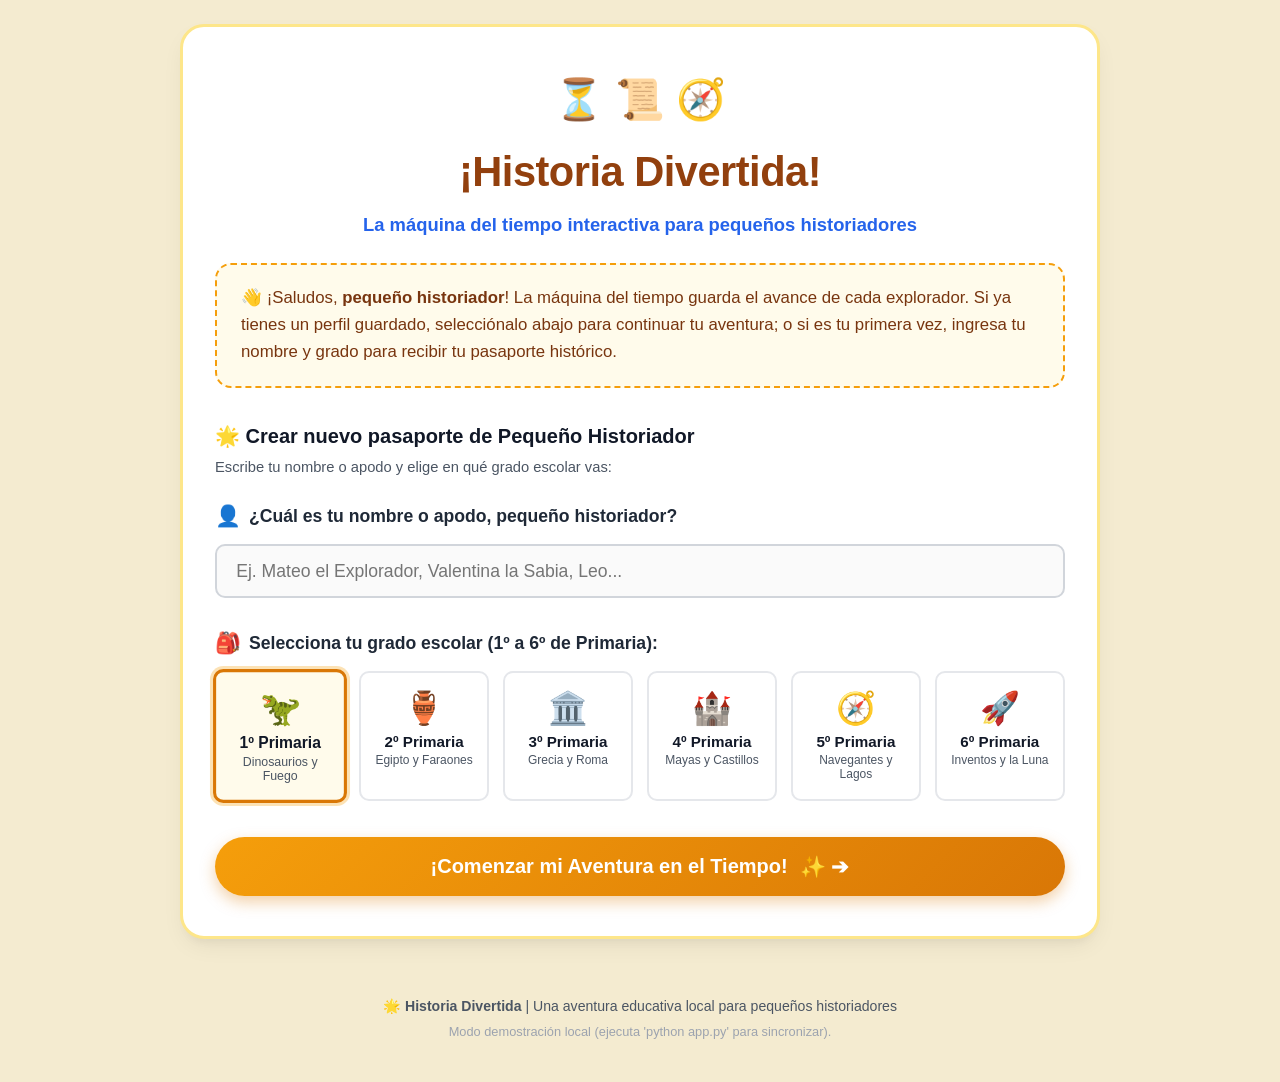
==== commit a1d1e1ca: "Implementar progresion estricta de grados, bloqueo de navegacion y persistencia" ====
--- a/index.html
+++ b/index.html
@@ -4,8 +4,6 @@
     <meta charset="UTF-8">
     <meta name="viewport" content="width=device-width, initial-scale=1.0">
     <title>Historia Divertida - Para Pequeños Historiadores</title>
-    <link rel="preload" href="fonts/fraunces-latin.woff2" as="font" type="font/woff2" crossorigin>
-    <link rel="preload" href="fonts/nunito-latin.woff2" as="font" type="font/woff2" crossorigin>
     <link rel="stylesheet" href="style.css">
 </head>
 <body>
@@ -127,8 +125,6 @@
 
         <!-- ================= PANTALLA PRINCIPAL (TABLERO DE AVENTURAS) ================= -->
         <main id="dashboard-screen" class="screen">
-            <!-- Bloque superior: perfil a la izquierda, salón de medallas a la derecha -->
-            <div class="dashboard-top">
             <!-- Barra superior personalizada -->
             <header class="dashboard-header">
                 <div class="user-greeting-box">
@@ -155,46 +151,84 @@
             <section class="badges-panel">
                 <div class="badges-header">
                     <h3>🏆 Salón de Medallas del Pequeño Historiador</h3>
-                    <div class="badges-header-actions">
-                        <span class="badge-counter" id="badge-count">0 Medallas Ganadas</span>
-                        <button type="button" class="badges-toggle hidden" id="badges-toggle"
-                                aria-expanded="false" aria-controls="badges-container">
-                            Ver todas ▾
-                        </button>
-                    </div>
+                    <span class="badge-counter" id="badge-count">0 Medallas Ganadas</span>
                 </div>
                 <div class="badges-list" id="badges-container">
                     <p class="empty-badges">¡Resuelve las trivias históricas para ganar tus primeras medallas!</p>
                 </div>
-
-                <!-- Racha de días seguidos y calendario de calor (al costado, bajo las medallas) -->
-                <div class="streak-panel">
-                    <div class="streak-summary">
-                        <span class="streak-flame" aria-hidden="true">🔥</span>
+            </section>
+
+            <!-- ================= TARJETA DE PROGRESIÓN DE GRADO Y REQUISITOS ================= -->
+            <section class="grade-progression-card" id="grade-progression-card">
+                <div class="progression-top-row">
+                    <div class="progression-grade-info">
+                        <span class="progression-grade-icon" id="progression-grade-icon">🦖</span>
                         <div>
-                            <h3 class="streak-title">
-                                <span id="streak-current">0</span>
-                                <span id="streak-current-label">días seguidos</span>
-                            </h3>
-                            <p class="streak-best">Récord: <strong id="streak-best">0</strong> días</p>
-                        </div>
-                    </div>
-                    <div class="streak-grid" id="streak-grid"
-                         role="img" aria-label="Calendario de actividad de las últimas 8 semanas"></div>
+                            <div class="progression-tag-wrapper">
+                                <span class="progression-status-pill pill-active" id="progression-status-pill">⭐ Grado Activo de la Partida</span>
+                            </div>
+                            <h3 class="progression-grade-title" id="progression-grade-title">1º de Primaria</h3>
+                        </div>
+                    </div>
+                    <div class="progression-badge-stat">
+                        <span class="progression-stat-count" id="progression-stat-count">0 / 2 misiones</span>
+                        <span class="progression-stat-pct" id="progression-stat-pct">0% completado</span>
+                    </div>
+                </div>
+
+                <!-- Barra de progreso del grado escolar activo -->
+                <div class="progression-track">
+                    <div class="progression-fill" id="progression-bar-fill" style="width: 0%;"></div>
+                </div>
+
+                <!-- Mensaje con requisito exacto para desbloquear el siguiente grado -->
+                <div class="progression-requirement-box" id="progression-requirement-box">
+                    <span class="req-icon">🎯</span>
+                    <div class="req-content">
+                        <strong>Requisito para desbloquear el siguiente grado:</strong>
+                        <p id="progression-requirement-text">Completa todas las actividades de este grado escolar para avanzar.</p>
+                    </div>
                 </div>
             </section>
+
+            <!-- Alerta visual ante intentos de acceso a grados bloqueados -->
+            <div id="grade-lock-alert" class="grade-lock-alert hidden" role="alert">
+                <span class="lock-alert-icon">🔒</span>
+                <div class="lock-alert-body">
+                    <strong id="lock-alert-title">¡Grado Bloqueado durante la partida!</strong>
+                    <p id="lock-alert-message">Para desbloquear este grado escolar, primero debes completar las actividades de tu grado activo actual.</p>
+                </div>
+                <button type="button" class="btn-close-alert" id="btn-close-lock-alert" aria-label="Cerrar aviso">✕</button>
             </div>
 
             <!-- Navegador de Grados Escolares -->
             <nav class="grade-tabs-nav">
-                <span class="tabs-label">Viajar a otro grado escolar:</span>
+                <span class="tabs-label">Viaje en el tiempo (Grados de Primaria):</span>
                 <div class="tabs-list" id="dashboard-grade-tabs">
-                    <button class="tab-btn active" data-grade="1">1º Primaria</button>
-                    <button class="tab-btn" data-grade="2">2º Primaria</button>
-                    <button class="tab-btn" data-grade="3">3º Primaria</button>
-                    <button class="tab-btn" data-grade="4">4º Primaria</button>
-                    <button class="tab-btn" data-grade="5">5º Primaria</button>
-                    <button class="tab-btn" data-grade="6">6º Primaria</button>
+                    <button class="tab-btn active" data-grade="1">
+                        <span class="tab-label">1º Primaria</span>
+                        <span class="tab-badge" id="tab-badge-1">🌟 Activo</span>
+                    </button>
+                    <button class="tab-btn" data-grade="2">
+                        <span class="tab-label">2º Primaria</span>
+                        <span class="tab-badge" id="tab-badge-2">🔒 Bloqueado</span>
+                    </button>
+                    <button class="tab-btn" data-grade="3">
+                        <span class="tab-label">3º Primaria</span>
+                        <span class="tab-badge" id="tab-badge-3">🔒 Bloqueado</span>
+                    </button>
+                    <button class="tab-btn" data-grade="4">
+                        <span class="tab-label">4º Primaria</span>
+                        <span class="tab-badge" id="tab-badge-4">🔒 Bloqueado</span>
+                    </button>
+                    <button class="tab-btn" data-grade="5">
+                        <span class="tab-label">5º Primaria</span>
+                        <span class="tab-badge" id="tab-badge-5">🔒 Bloqueado</span>
+                    </button>
+                    <button class="tab-btn" data-grade="6">
+                        <span class="tab-label">6º Primaria</span>
+                        <span class="tab-badge" id="tab-badge-6">🔒 Bloqueado</span>
+                    </button>
                 </div>
             </nav>
 
@@ -232,7 +266,7 @@
             <section class="level-card">
                 <div class="level-card-top">
                     <div class="level-badge-container">
-                        <span class="level-icon" id="stats-level-icon"><img class="level-seal" src="img/niveles/nivel-1.svg" alt="" width="128" height="128"></span>
+                        <span class="level-icon" id="stats-level-icon">🐣</span>
                         <div>
                             <span class="level-title-label">Nivel del Pequeño Historiador</span>
                             <h3 class="level-title" id="stats-level-title">Nivel 1: Novato del Tiempo</h3>
@@ -296,6 +330,32 @@
             </div>
         </main>
 
+        <!-- ================= MODAL DE CELEBRACIÓN DE DESBLOQUEO DE GRADO ================= -->
+        <div id="grade-unlock-modal" class="modal-backdrop hidden" role="dialog" aria-modal="true">
+            <div class="unlock-modal-card">
+                <div class="unlock-confetti">🎉 🏆 🌟 🚀 📜</div>
+                <h2 class="unlock-modal-title" id="unlock-modal-title">¡Grado Desbloqueado!</h2>
+                <p class="unlock-modal-subtitle" id="unlock-modal-subtitle">¡Gran hazaña, pequeño historiador!</p>
+                
+                <div class="unlock-modal-message-box" id="unlock-modal-message">
+                    Has completado todas las actividades requeridas del grado escolar. Tu grado activo se ha actualizado para continuar la partida.
+                </div>
+
+                <div class="unlock-grade-preview">
+                    <span class="unlock-grade-icon" id="unlock-next-icon">🏺</span>
+                    <div class="unlock-grade-text">
+                        <span class="unlock-preview-label">Nuevo Grado Activo:</span>
+                        <h4 id="unlock-next-name">2º de Primaria</h4>
+                    </div>
+                </div>
+
+                <button type="button" class="btn btn-hero btn-continue-adventure" id="btn-continue-next-grade">
+                    <span>¡Explorar mi Nuevo Grado!</span>
+                    <span class="btn-arrow">✨ ➔</span>
+                </button>
+            </div>
+        </div>
+
         <!-- Pie de página -->
         <footer class="app-footer">
             <p>🌟 <strong>Historia Divertida</strong> | Una aventura educativa local para pequeños historiadores</p>
@@ -304,9 +364,6 @@
 
     </div>
 
-    <!-- Avisos para lectores de pantalla (nueva medalla, respuesta correcta...) -->
-    <div id="live-region" class="sr-only" role="status" aria-live="polite"></div>
-
     <script src="app.js"></script>
 </body>
 </html>
--- a/style.css
+++ b/style.css
@@ -2,55 +2,26 @@
    HISTORIA DIVERTIDA - ESTILOS PARA PEQUEÑOS HISTORIADORES
    ======================================================== */
 
-/* Fuentes autohospedadas: la app sigue funcionando sin red */
-@font-face {
-    font-family: 'Fraunces';
-    src: url('fonts/fraunces-latin.woff2') format('woff2');
-    font-weight: 600 900;
-    font-style: normal;
-    font-display: swap;
-}
-
-@font-face {
-    font-family: 'Nunito';
-    src: url('fonts/nunito-latin.woff2') format('woff2');
-    font-weight: 400 800;
-    font-style: normal;
-    font-display: swap;
-}
-
 :root {
-    /* Paleta "pasaporte del tiempo" */
-    --ink: #1E2A4A;              /* Tinta: texto y líneas */
-    --primary: #8C5A1B;          /* Latón oscuro: acentos y botones (AA sobre blanco) */
-    --primary-hover: #6F4715;
-    --primary-light: #F3E3C3;
-    --brass: #B07A2A;            /* Latón claro: detalles, nunca texto pequeño */
-    --accent: #2F6F6B;           /* Verde atlas */
-    --accent-hover: #245855;
-    --stats-purple: #3F4E8C;
-    --stats-purple-hover: #33406F;
-    --seal: #E4572E;             /* Sello coral: solo logros */
-    --bg-page: #F6ECD6;          /* Papel */
-    --card-bg: #FFFDF7;          /* Papel de tarjeta */
-    --text-main: #1E2A4A;
-    --text-muted: #4A5568;
-    --success: #1F7A5C;
-    --success-light: #DDF1E7;
-    --error: #B93A2B;
-    --error-light: #FBE3DF;
-    --border: #E3D6BC;
-    --radius-lg: 18px;
-    --radius-md: 12px;
-    --shadow: 0 1px 0 rgba(30, 42, 74, 0.04), 0 10px 24px -12px rgba(30, 42, 74, 0.18);
-    --font-display: 'Fraunces', 'Iowan Old Style', Georgia, serif;
-    --font-body: 'Nunito', -apple-system, BlinkMacSystemFont, "Segoe UI", Roboto, sans-serif;
-    --ease-out: cubic-bezier(0.22, 0.61, 0.36, 1);
-}
-
-/* Base tipográfica: todo el CSS está en rem, así que este valor escala la app entera */
-html {
-    font-size: 17px;
+    --primary: #d97706;          /* Ámbar / Oro histórico */
+    --primary-hover: #b45309;
+    --primary-light: #fef3c7;
+    --accent: #2563eb;           /* Azul aventura */
+    --accent-hover: #1d4ed8;
+    --stats-purple: #4f46e5;
+    --stats-purple-hover: #4338ca;
+    --bg-page: #F4EBD0;          /* Fondo pergamino suave */
+    --card-bg: #ffffff;
+    --text-main: #1f2937;
+    --text-muted: #4b5563;
+    --success: #059669;
+    --success-light: #d1fae5;
+    --error: #dc2626;
+    --error-light: #fee2e2;
+    --border: #e5e7eb;
+    --radius-lg: 16px;
+    --radius-md: 10px;
+    --shadow: 0 10px 25px -5px rgba(0, 0, 0, 0.07), 0 8px 10px -6px rgba(0, 0, 0, 0.05);
 }
 
 * {
@@ -60,7 +31,7 @@
 }
 
 body {
-    font-family: var(--font-body);
+    font-family: 'Comic Neue', -apple-system, BlinkMacSystemFont, "Segoe UI", Roboto, "Helvetica Neue", Arial, sans-serif;
     background-color: var(--bg-page);
     color: var(--text-main);
     line-height: 1.6;
@@ -94,7 +65,7 @@
 
 .hero-card {
     background: var(--card-bg);
-    border: 2px solid var(--border);
+    border: 3px solid #fde68a;
     border-radius: 24px;
     padding: 2.5rem 2rem;
     box-shadow: var(--shadow);
@@ -106,18 +77,20 @@
 .mascot-badge {
     font-size: 2.5rem;
     margin-bottom: 0.5rem;
-    animation: sway 4s ease-in-out infinite;
-    transform-origin: 50% 90%;
+    animation: bounce 2s infinite ease-in-out;
+}
+
+@keyframes bounce {
+    0%, 100% { transform: translateY(0); }
+    50% { transform: translateY(-8px); }
 }
 
 .hero-title {
-    font-family: var(--font-display);
-    font-size: 2.7rem;
-    font-weight: 700;
-    color: var(--ink);
+    font-size: 2.6rem;
+    font-weight: 800;
+    color: #92400e;
     letter-spacing: -0.5px;
-    line-height: 1.1;
-    margin-bottom: 0.35rem;
+    margin-bottom: 0.25rem;
 }
 
 .hero-subtitle {
@@ -129,7 +102,7 @@
 
 .welcome-speech-bubble {
     background: #fffbeb;
-    border: 2px dashed var(--brass);
+    border: 2px dashed #f59e0b;
     border-radius: var(--radius-lg);
     padding: 1.25rem 1.5rem;
     margin-bottom: 2rem;
@@ -149,7 +122,7 @@
     padding: 1.5rem;
     text-align: left;
     margin-bottom: 2rem;
-    box-shadow: 0 4px 10px rgba(176, 122, 42, 0.08);
+    box-shadow: 0 4px 10px rgba(245, 158, 11, 0.08);
 }
 
 .existing-users-header {
@@ -169,7 +142,7 @@
 
 .users-header-icon {
     font-size: 2.2rem;
-    background: var(--primary-light);
+    background: #fef3c7;
     border-radius: 12px;
     padding: 0.3rem 0.5rem;
 }
@@ -187,7 +160,7 @@
 }
 
 .users-count-badge {
-    background: var(--brass);
+    background: #f59e0b;
     color: #ffffff;
     font-size: 0.82rem;
     font-weight: 700;
@@ -204,7 +177,7 @@
 }
 
 .user-profile-card {
-    background: var(--card-bg);
+    background: #ffffff;
     border: 2px solid #e5e7eb;
     border-radius: var(--radius-lg);
     padding: 1.25rem;
@@ -219,21 +192,21 @@
 .user-profile-card:hover {
     border-color: var(--primary);
     transform: translateY(-3px);
-    box-shadow: 0 10px 18px -3px rgba(140, 90, 27, 0.18);
+    box-shadow: 0 10px 18px -3px rgba(217, 119, 6, 0.18);
 }
 
 .active-user-card {
-    border-color: var(--brass);
+    border-color: #f59e0b;
     border-width: 2.5px;
     background: linear-gradient(180deg, #ffffff 0%, #fffbeb 100%);
-    box-shadow: 0 0 0 3px rgba(176, 122, 42, 0.25);
+    box-shadow: 0 0 0 3px rgba(245, 158, 11, 0.25);
 }
 
 .current-user-tag {
     position: absolute;
     top: -11px;
     right: 14px;
-    background: var(--primary);
+    background: #d97706;
     color: #ffffff;
     font-size: 0.72rem;
     font-weight: 800;
@@ -250,7 +223,7 @@
 
 .user-card-avatar {
     font-size: 2rem;
-    background: var(--primary-light);
+    background: #fef3c7;
     border: 2px solid #fde68a;
     border-radius: 50%;
     width: 48px;
@@ -311,7 +284,7 @@
     font-size: 0.8rem;
     font-weight: 700;
     color: #78350f;
-    background: var(--primary-light);
+    background: #fef3c7;
     border: 1px solid #fde68a;
     border-radius: 6px;
     padding: 0.25rem 0.55rem;
@@ -336,7 +309,7 @@
 
 .user-mini-progress-fill {
     height: 100%;
-    background: linear-gradient(90deg, var(--brass) 0%, var(--accent) 100%);
+    background: linear-gradient(90deg, #f59e0b 0%, #10b981 100%);
     border-radius: 9999px;
     transition: width 0.6s ease;
 }
@@ -371,7 +344,7 @@
     gap: 0.5rem;
     width: 100%;
     padding: 0.75rem 1rem;
-    background: linear-gradient(135deg, var(--brass) 0%, var(--primary) 100%);
+    background: linear-gradient(135deg, #f59e0b 0%, #d97706 100%);
     color: #ffffff;
     border: none;
     border-radius: var(--radius-md);
@@ -379,13 +352,13 @@
     font-weight: 800;
     cursor: pointer;
     transition: all 0.2s ease;
-    box-shadow: 0 4px 10px rgba(140, 90, 27, 0.25);
+    box-shadow: 0 4px 10px rgba(217, 119, 6, 0.25);
 }
 
 .btn-select-user:hover {
-    background: linear-gradient(135deg, var(--primary) 0%, var(--primary-hover) 100%);
+    background: linear-gradient(135deg, #d97706 0%, #b45309 100%);
     transform: translateY(-1px);
-    box-shadow: 0 6px 14px rgba(140, 90, 27, 0.35);
+    box-shadow: 0 6px 14px rgba(217, 119, 6, 0.35);
 }
 
 /* Divisor visual entre usuarios existentes y nuevo registro */
@@ -471,7 +444,7 @@
 .text-input:focus {
     border-color: var(--primary);
     background-color: #ffffff;
-    box-shadow: 0 0 0 4px rgba(176, 122, 42, 0.2);
+    box-shadow: 0 0 0 4px rgba(245, 158, 11, 0.2);
 }
 
 /* Selector de Grados (1º a 6º) */
@@ -482,7 +455,7 @@
 }
 
 .grade-card {
-    background: var(--card-bg);
+    background: #ffffff;
     border: 2px solid var(--border);
     border-radius: var(--radius-md);
     padding: 1rem 0.6rem;
@@ -504,7 +477,7 @@
     border-color: var(--primary);
     background-color: #fffbeb;
     border-width: 3px;
-    box-shadow: 0 0 0 3px rgba(176, 122, 42, 0.3);
+    box-shadow: 0 0 0 3px rgba(245, 158, 11, 0.3);
     transform: scale(1.03);
 }
 
@@ -532,21 +505,21 @@
     align-items: center;
     gap: 0.75rem;
     padding: 1.1rem 2rem;
-    background: linear-gradient(135deg, var(--brass) 0%, var(--primary) 100%);
+    background: linear-gradient(135deg, #f59e0b 0%, #d97706 100%);
     color: #ffffff;
     font-size: 1.25rem;
     font-weight: 800;
     border: none;
     border-radius: 9999px;
     cursor: pointer;
-    box-shadow: 0 6px 15px rgba(140, 90, 27, 0.35);
+    box-shadow: 0 6px 15px rgba(217, 119, 6, 0.35);
     transition: all 0.2s ease;
     margin-top: 0.5rem;
 }
 
 .btn-hero:hover {
     transform: translateY(-2px);
-    box-shadow: 0 8px 20px rgba(140, 90, 27, 0.45);
+    box-shadow: 0 8px 20px rgba(217, 119, 6, 0.45);
 }
 
 .btn-hero:active {
@@ -696,7 +669,7 @@
 }
 
 .badge-counter {
-    background: var(--brass);
+    background: #f59e0b;
     color: #ffffff;
     font-size: 0.8rem;
     font-weight: 700;
@@ -711,8 +684,8 @@
 }
 
 .badge-item {
-    background: var(--card-bg);
-    border: 1.5px solid var(--brass);
+    background: #ffffff;
+    border: 1.5px solid #f59e0b;
     border-radius: 9999px;
     padding: 0.35rem 0.85rem;
     display: inline-flex;
@@ -736,6 +709,207 @@
     font-style: italic;
 }
 
+/* ========================================================
+   TARJETA DE PROGRESIÓN DE GRADOS Y BLOQUEOS
+   ======================================================== */
+
+.grade-progression-card {
+    background: #ffffff;
+    border: 2.5px solid #fde68a;
+    border-radius: var(--radius-lg);
+    padding: 1.25rem 1.5rem;
+    margin-bottom: 1.25rem;
+    box-shadow: var(--shadow);
+    transition: all 0.3s ease;
+}
+
+.progression-top-row {
+    display: flex;
+    justify-content: space-between;
+    align-items: center;
+    flex-wrap: wrap;
+    gap: 0.75rem;
+}
+
+.progression-grade-info {
+    display: flex;
+    align-items: center;
+    gap: 0.85rem;
+}
+
+.progression-grade-icon {
+    font-size: 2.4rem;
+    background: #fef3c7;
+    border: 2px solid #f59e0b;
+    border-radius: 14px;
+    padding: 0.3rem 0.55rem;
+    display: inline-flex;
+    align-items: center;
+    justify-content: center;
+}
+
+.progression-tag-wrapper {
+    margin-bottom: 0.2rem;
+}
+
+.progression-status-pill {
+    font-size: 0.75rem;
+    font-weight: 800;
+    padding: 0.2rem 0.65rem;
+    border-radius: 9999px;
+    display: inline-block;
+    text-transform: uppercase;
+    letter-spacing: 0.4px;
+}
+
+.progression-status-pill.pill-active {
+    background: #dbeafe;
+    color: #1e40af;
+    border: 1px solid #93c5fd;
+}
+
+.progression-status-pill.pill-completed {
+    background: #d1fae5;
+    color: #065f46;
+    border: 1px solid #6ee7b7;
+}
+
+.progression-grade-title {
+    font-size: 1.25rem;
+    font-weight: 800;
+    color: #1f2937;
+}
+
+.progression-badge-stat {
+    display: flex;
+    flex-direction: column;
+    align-items: flex-end;
+}
+
+.progression-stat-count {
+    font-size: 1.1rem;
+    font-weight: 800;
+    color: var(--primary);
+}
+
+.progression-stat-pct {
+    font-size: 0.82rem;
+    font-weight: 700;
+    color: var(--text-muted);
+}
+
+.progression-track {
+    background: #f1f5f9;
+    border: 1.5px solid #e2e8f0;
+    height: 14px;
+    border-radius: 9999px;
+    overflow: hidden;
+    margin: 0.9rem 0;
+    position: relative;
+}
+
+.progression-fill {
+    height: 100%;
+    background: linear-gradient(90deg, #f59e0b 0%, #10b981 100%);
+    border-radius: 9999px;
+    transition: width 0.4s ease-in-out;
+}
+
+.progression-requirement-box {
+    background: #f8fafc;
+    border-left: 4px solid #2563eb;
+    border-radius: 8px;
+    padding: 0.65rem 1rem;
+    display: flex;
+    align-items: flex-start;
+    gap: 0.65rem;
+    font-size: 0.88rem;
+    color: #334155;
+}
+
+.progression-requirement-box.req-completed {
+    background: #f0fdf4;
+    border-left-color: #10b981;
+}
+
+.req-icon {
+    font-size: 1.25rem;
+    flex-shrink: 0;
+    margin-top: 1px;
+}
+
+.req-content strong {
+    display: block;
+    color: #0f172a;
+    font-size: 0.86rem;
+    margin-bottom: 0.15rem;
+}
+
+.req-content p {
+    color: #475569;
+    line-height: 1.4;
+}
+
+/* Alerta de Grado Bloqueado */
+.grade-lock-alert {
+    background: #fff1f2;
+    border: 2px solid #f43f5e;
+    border-radius: var(--radius-md);
+    padding: 0.9rem 1.25rem;
+    margin-bottom: 1.25rem;
+    display: flex;
+    align-items: flex-start;
+    gap: 0.85rem;
+    box-shadow: 0 4px 12px rgba(244, 63, 94, 0.15);
+    animation: shakeAlert 0.4s ease-in-out;
+}
+
+@keyframes shakeAlert {
+    0%, 100% { transform: translateX(0); }
+    20%, 60% { transform: translateX(-6px); }
+    40%, 80% { transform: translateX(6px); }
+}
+
+.lock-alert-icon {
+    font-size: 1.6rem;
+    flex-shrink: 0;
+}
+
+.lock-alert-body {
+    flex: 1;
+}
+
+.lock-alert-body strong {
+    display: block;
+    color: #9f1239;
+    font-size: 0.98rem;
+    font-weight: 800;
+    margin-bottom: 0.2rem;
+}
+
+.lock-alert-body p {
+    color: #881337;
+    font-size: 0.88rem;
+    line-height: 1.45;
+}
+
+.btn-close-alert {
+    background: transparent;
+    border: none;
+    font-size: 1.25rem;
+    color: #9f1239;
+    cursor: pointer;
+    font-weight: 800;
+    line-height: 1;
+    padding: 0.2rem 0.4rem;
+    border-radius: 4px;
+    transition: background 0.2s;
+}
+
+.btn-close-alert:hover {
+    background: #ffe4e6;
+}
+
 /* Navegador de pestañas por grado escolar */
 .grade-tabs-nav {
     display: flex;
@@ -753,26 +927,204 @@
 
 .tabs-list {
     display: flex;
-    gap: 0.4rem;
+    gap: 0.5rem;
     flex-wrap: wrap;
 }
 
 .tab-btn {
-    background: var(--card-bg);
-    border: 1px solid var(--border);
-    padding: 0.4rem 0.8rem;
-    border-radius: 8px;
+    background: #ffffff;
+    border: 1.5px solid var(--border);
+    padding: 0.5rem 0.85rem;
+    border-radius: 10px;
     font-size: 0.85rem;
-    font-weight: 600;
+    font-weight: 700;
     cursor: pointer;
     color: var(--text-muted);
     transition: all 0.2s;
-}
-
-.tab-btn:hover, .tab-btn.active {
+    display: inline-flex;
+    flex-direction: column;
+    align-items: center;
+    gap: 0.2rem;
+    position: relative;
+}
+
+.tab-label {
+    font-size: 0.88rem;
+    font-weight: 700;
+}
+
+.tab-badge {
+    font-size: 0.68rem;
+    font-weight: 800;
+    padding: 0.1rem 0.45rem;
+    border-radius: 9999px;
+    letter-spacing: 0.3px;
+}
+
+/* Estados de los botones de grado */
+.tab-btn.tab-active,
+.tab-btn.active {
     background: var(--accent);
     color: #ffffff;
     border-color: var(--accent);
+    box-shadow: 0 4px 12px rgba(37, 99, 235, 0.3);
+}
+
+.tab-btn.tab-active .tab-badge,
+.tab-btn.active .tab-badge {
+    background: #dbeafe;
+    color: #1e40af;
+}
+
+.tab-btn.tab-completed {
+    background: #f0fdf4;
+    border-color: #86efac;
+    color: #166534;
+}
+
+.tab-btn.tab-completed .tab-badge {
+    background: #dcfce7;
+    color: #15803d;
+}
+
+.tab-btn.tab-locked {
+    background: #f8fafc;
+    border-color: #e2e8f0;
+    color: #94a3b8;
+}
+
+.tab-btn.tab-locked .tab-badge {
+    background: #f1f5f9;
+    color: #64748b;
+}
+
+.tab-btn.tab-locked:hover,
+.tab-btn.tab-completed:hover {
+    border-color: #f43f5e;
+    transform: translateY(-1px);
+}
+
+.shake-tab {
+    animation: shakeTabAnim 0.35s ease-in-out;
+}
+
+@keyframes shakeTabAnim {
+    0%, 100% { transform: translateX(0); }
+    25% { transform: translateX(-4px); }
+    50% { transform: translateX(4px); }
+    75% { transform: translateX(-3px); }
+}
+
+/* Modal de desbloqueo de grado */
+.modal-backdrop {
+    position: fixed;
+    top: 0;
+    left: 0;
+    right: 0;
+    bottom: 0;
+    z-index: 1000;
+    background: rgba(17, 24, 39, 0.7);
+    backdrop-filter: blur(5px);
+    display: flex;
+    align-items: center;
+    justify-content: center;
+    padding: 1.5rem;
+    animation: fadeIn 0.25s ease-out;
+}
+
+.unlock-modal-card {
+    background: #ffffff;
+    border: 4px solid #f59e0b;
+    border-radius: 24px;
+    max-width: 520px;
+    width: 100%;
+    padding: 2.25rem 2rem;
+    text-align: center;
+    box-shadow: 0 25px 50px -12px rgba(0, 0, 0, 0.35);
+    animation: popIn 0.35s ease-out;
+}
+
+.unlock-confetti {
+    font-size: 2.5rem;
+    margin-bottom: 0.5rem;
+    animation: bounce 1.8s infinite ease-in-out;
+}
+
+.unlock-modal-title {
+    font-size: 2rem;
+    color: #92400e;
+    font-weight: 800;
+    margin-bottom: 0.25rem;
+}
+
+.unlock-modal-subtitle {
+    font-size: 1.05rem;
+    color: var(--accent);
+    font-weight: 700;
+    margin-bottom: 1.25rem;
+}
+
+.unlock-modal-message-box {
+    background: #fef3c7;
+    border: 2px dashed #f59e0b;
+    border-radius: 14px;
+    padding: 1rem 1.25rem;
+    color: #78350f;
+    font-size: 0.95rem;
+    line-height: 1.5;
+    margin-bottom: 1.25rem;
+}
+
+.unlock-grade-preview {
+    display: flex;
+    align-items: center;
+    justify-content: center;
+    gap: 1rem;
+    background: #f0fdf4;
+    border: 2px solid #86efac;
+    border-radius: 14px;
+    padding: 0.85rem 1.25rem;
+    margin-bottom: 1.5rem;
+}
+
+.unlock-grade-icon {
+    font-size: 2.6rem;
+}
+
+.unlock-grade-text {
+    text-align: left;
+}
+
+.unlock-preview-label {
+    font-size: 0.75rem;
+    font-weight: 800;
+    color: #166534;
+    text-transform: uppercase;
+    letter-spacing: 0.4px;
+}
+
+.unlock-grade-text h4 {
+    font-size: 1.25rem;
+    color: #14532d;
+    font-weight: 800;
+}
+
+.btn-continue-adventure {
+    width: 100%;
+    justify-content: center;
+    font-size: 1.15rem;
+    padding: 0.9rem 1.5rem;
+}
+
+.btn-challenge-locked {
+    background: #94a3b8 !important;
+    cursor: pointer;
+    opacity: 0.9;
+}
+
+.btn-challenge-locked:hover {
+    background: #64748b !important;
+    transform: scale(1.02);
 }
 
 /* Historias y Misiones */
@@ -783,10 +1135,8 @@
 }
 
 .section-title-row h3 {
-    font-family: var(--font-display);
-    font-size: 1.45rem;
-    font-weight: 700;
-    color: var(--ink);
+    font-size: 1.3rem;
+    color: #111827;
 }
 
 .stories-grid {
@@ -798,7 +1148,6 @@
 .story-card {
     background: var(--card-bg);
     border: 2px solid var(--border);
-    position: relative;
     border-radius: var(--radius-lg);
     padding: 1.75rem;
     box-shadow: var(--shadow);
@@ -811,8 +1160,8 @@
 }
 
 .story-card.highlight-pulse {
-    border-color: var(--brass);
-    box-shadow: 0 0 0 5px rgba(176, 122, 42, 0.4);
+    border-color: #f59e0b;
+    box-shadow: 0 0 0 5px rgba(245, 158, 11, 0.4);
     transform: scale(1.02);
 }
 
@@ -855,7 +1204,7 @@
 }
 
 .story-summary {
-    font-size: 1.15rem;
+    font-size: 1.05rem;
     color: #374151;
     margin-bottom: 1rem;
 }
@@ -869,7 +1218,7 @@
     gap: 0.75rem;
     align-items: center;
     margin-bottom: 1.5rem;
-    font-size: 1rem;
+    font-size: 0.95rem;
     color: #1e40af;
 }
 
@@ -891,7 +1240,7 @@
 
 .trivia-badge {
     display: inline-block;
-    background: var(--primary-light);
+    background: #fef3c7;
     color: #92400e;
     font-size: 0.78rem;
     font-weight: 700;
@@ -901,7 +1250,7 @@
 }
 
 .trivia-question {
-    font-size: 1.15rem;
+    font-size: 1.05rem;
     font-weight: 700;
     color: #111827;
 }
@@ -913,7 +1262,7 @@
 }
 
 .trivia-option-btn {
-    background: var(--card-bg);
+    background: #ffffff;
     border: 1.5px solid var(--border);
     border-radius: 8px;
     padding: 0.75rem 1rem;
@@ -922,7 +1271,7 @@
     gap: 0.75rem;
     text-align: left;
     cursor: pointer;
-    font-size: 1.05rem;
+    font-size: 0.95rem;
     color: #1f2937;
     transition: all 0.2s;
 }
@@ -1010,7 +1359,7 @@
 
 /* Tarjeta de Nivel y Barra de Progreso */
 .level-card {
-    background: linear-gradient(135deg, #ffffff 0%, var(--card-bg) 100%);
+    background: linear-gradient(135deg, #ffffff 0%, #fdfbf7 100%);
     border: 2.5px solid #fde68a;
     border-radius: var(--radius-lg);
     padding: 1.5rem 1.75rem;
@@ -1034,25 +1383,14 @@
 }
 
 .level-icon {
-    width: 3.6rem;
-    height: 3.6rem;
-    flex: 0 0 auto;
+    font-size: 2.5rem;
+    background: #fef3c7;
+    border: 2px solid #f59e0b;
+    border-radius: 50%;
+    padding: 0.35rem 0.65rem;
     display: inline-flex;
     align-items: center;
     justify-content: center;
-}
-
-/* Sello del nivel (SVG local): hereda el tamaño del texto donde se incrusta */
-.level-seal {
-    width: 1.2em;
-    height: 1.2em;
-    vertical-align: -0.22em;
-}
-
-.level-icon .level-seal {
-    width: 100%;
-    height: 100%;
-    vertical-align: 0;
 }
 
 .level-title-label {
@@ -1082,7 +1420,7 @@
     display: block;
     font-size: 1.4rem;
     font-weight: 800;
-    color: var(--primary);
+    color: #d97706;
 }
 
 .xp-label {
@@ -1109,7 +1447,7 @@
 
 .level-progress-bar-fill {
     height: 100%;
-    background: linear-gradient(90deg, var(--brass) 0%, var(--accent) 100%);
+    background: linear-gradient(90deg, #f59e0b 0%, #10b981 100%);
     border-radius: 9999px;
     transition: width 0.9s cubic-bezier(0.34, 1.56, 0.64, 1);
     position: relative;
@@ -1119,7 +1457,7 @@
     position: absolute;
     top: 0; left: 0; right: 0; bottom: 0;
     background: linear-gradient(90deg, transparent, rgba(255, 255, 255, 0.35), transparent);
-    animation: shine 2s var(--ease-out) 1;
+    animation: shine 2.5s infinite;
 }
 
 @keyframes shine {
@@ -1176,7 +1514,7 @@
 
 .needs-practice-column {
     border: 2px solid #fed7aa;
-    background: linear-gradient(180deg, #ffffff 0%, var(--primary-light) 100%);
+    background: linear-gradient(180deg, #ffffff 0%, #fff7ed 100%);
 }
 
 .column-header {
@@ -1231,7 +1569,7 @@
 
 /* Tarjetas de tema individual */
 .topic-item-card {
-    background: var(--card-bg);
+    background: #ffffff;
     border: 1.5px solid var(--border);
     border-radius: var(--radius-md);
     padding: 0.85rem 1rem;
@@ -1318,7 +1656,7 @@
 }
 
 .status-needs-practice {
-    background: var(--primary-light);
+    background: #fff7ed;
     color: #9a3412;
     border: 1px solid #fed7aa;
 }
@@ -1355,7 +1693,7 @@
 }
 
 .empty-topics-card {
-    background: var(--card-bg);
+    background: #ffffff;
     border: 2px dashed #cbd5e1;
     border-radius: var(--radius-md);
     padding: 1.5rem 1rem;
@@ -1394,566 +1732,3 @@
     color: #9ca3af;
     margin-top: 0.25rem;
 }
-
-/* ========================================================
-   PASAPORTE DEL TIEMPO — TIPOGRAFÍA Y MOVIMIENTO
-   Todo es CSS + JS propio: sin librerías ni CDN.
-   ======================================================== */
-
-/* --- Jerarquía tipográfica: la display solo para títulos --- */
-h1, h2, h3, .hero-title {
-    font-family: var(--font-display);
-    font-weight: 700;
-    color: var(--ink);
-    letter-spacing: -0.2px;
-    line-height: 1.2;
-}
-
-h4, .story-header h4, .topic-item-title {
-    font-family: var(--font-display);
-    font-weight: 600;
-    color: var(--ink);
-    letter-spacing: -0.1px;
-}
-
-.dashboard-header h2 { font-size: 1.5rem; }
-.badges-header h3,
-.stats-header h2,
-.column-header h3 { font-size: 1.2rem; }
-
-/* Los textos de lectura larga respiran mejor en Nunito */
-.story-summary,
-.story-trivia .trivia-question,
-.welcome-speech-bubble,
-.topic-item-reason {
-    font-size: 1rem;
-    line-height: 1.65;
-}
-
-/* --- Suelo de papel: dos halos muy tenues, sin imágenes --- */
-body {
-    background-image:
-        radial-gradient(900px 500px at 10% -10%, rgba(176, 122, 42, 0.07), transparent 70%),
-        radial-gradient(700px 400px at 100% 0%, rgba(47, 111, 107, 0.06), transparent 70%);
-    background-attachment: fixed;
-}
-
-/* --- Entrada de pantalla (sustituye al fadeIn genérico) --- */
-.screen.active {
-    animation: screenIn 240ms var(--ease-out) both;
-}
-
-/* --- Entrada escalonada de tarjetas: --i lo pone app.js --- */
-.user-profile-card,
-.story-card,
-.badge-item,
-.topic-item-card {
-    animation: cardIn 320ms var(--ease-out) backwards;
-    animation-delay: calc(var(--i, 0) * 40ms);
-}
-
-.topic-item-card {
-    animation-delay: calc(var(--i, 0) * 30ms);
-}
-
-/* --- Tarjeta de perfil: se levanta 2 px, no 3 --- */
-.user-profile-card {
-    transition: transform 160ms var(--ease-out),
-                border-color 160ms var(--ease-out),
-                box-shadow 160ms var(--ease-out);
-}
-
-.user-profile-card:hover {
-    transform: translateY(-2px);
-    box-shadow: 0 10px 20px -12px rgba(30, 42, 74, 0.28);
-}
-
-.user-profile-card:active {
-    transform: translateY(0) scale(0.99);
-}
-
-/* El avatar del perfil elegido late una sola vez */
-.active-user-card .user-card-avatar {
-    animation: pulseOnce 700ms var(--ease-out) 1;
-}
-
-/* --- Sello de medalla recién ganada --- */
-.badge-item.badge-new {
-    animation: stampIn 460ms var(--ease-out) backwards;
-    border-color: var(--seal);
-    color: var(--seal);
-    background: #FFF3EE;
-}
-
-.badge-item.badge-new .badge-icon {
-    animation: pulseOnce 700ms var(--ease-out) 1;
-}
-
-/* --- Botones: 1 px de elevación, sin glow --- */
-.btn,
-.btn-hero,
-.trivia-option-btn,
-.tab-btn,
-.grade-card {
-    transition: transform 130ms var(--ease-out),
-                background-color 130ms var(--ease-out),
-                border-color 130ms var(--ease-out),
-                box-shadow 130ms var(--ease-out),
-                color 130ms var(--ease-out);
-}
-
-.btn:active,
-.btn-hero:active,
-.trivia-option-btn:active,
-.tab-btn:active,
-.grade-card:active {
-    transform: scale(0.98);
-}
-
-.tab-btn:hover { transform: translateY(-1px); }
-.tab-btn.active { transform: none; }
-
-/* --- Opción de trivia correcta / incorrecta --- */
-.trivia-option-btn.correct {
-    border-color: var(--success);
-    background: var(--success-light);
-    color: #14532d;
-    font-weight: 700;
-}
-
-.story-card.shake-once {
-    animation: shakeOnce 260ms ease-in-out 1;
-}
-
-/* --- Partículas de tinta (12, se generan en app.js) --- */
-.particle-burst {
-    position: absolute;
-    width: 0;
-    height: 0;
-    pointer-events: none;
-    z-index: 5;
-}
-
-.ink-particle {
-    position: absolute;
-    width: 6px;
-    height: 6px;
-    margin: -3px 0 0 -3px;
-    border-radius: 50%;
-    background: var(--seal);
-    opacity: 0;
-    animation: inkParticle 620ms var(--ease-out) forwards;
-}
-
-.ink-particle:nth-child(3n) { background: var(--brass); }
-.ink-particle:nth-child(3n + 1) { background: var(--accent); }
-
-/* --- Foco visible y accesible en todo lo interactivo --- */
-a:focus-visible,
-button:focus-visible,
-input:focus-visible,
-[tabindex]:focus-visible {
-    outline: 3px solid var(--accent);
-    outline-offset: 2px;
-    border-radius: 6px;
-}
-
-.screen:focus { outline: none; }
-
-/* --- Utilidad para lectores de pantalla --- */
-.sr-only {
-    position: absolute;
-    width: 1px;
-    height: 1px;
-    padding: 0;
-    margin: -1px;
-    overflow: hidden;
-    clip: rect(0 0 0 0);
-    clip-path: inset(50%);
-    white-space: nowrap;
-    border: 0;
-}
-
-/* ========================================================
-   KEYFRAMES
-   ======================================================== */
-
-@keyframes screenIn {
-    from { opacity: 0; transform: translateY(8px); }
-    to   { opacity: 1; transform: translateY(0); }
-}
-
-@keyframes cardIn {
-    from { opacity: 0; transform: translateY(10px) scale(0.995); }
-    to   { opacity: 1; transform: translateY(0) scale(1); }
-}
-
-/* El sello baja, se pasa un poco y se asienta: gesto de estampar */
-@keyframes stampIn {
-    0%   { opacity: 0; transform: scale(1.35) rotate(-12deg); }
-    60%  { opacity: 1; transform: scale(0.96) rotate(2deg); }
-    100% { opacity: 1; transform: scale(1) rotate(0deg); }
-}
-
-@keyframes shakeOnce {
-    0%, 100% { transform: translateX(0); }
-    20%      { transform: translateX(-3px); }
-    40%      { transform: translateX(3px); }
-    60%      { transform: translateX(-2px); }
-    80%      { transform: translateX(2px); }
-}
-
-@keyframes pulseOnce {
-    0%   { box-shadow: 0 0 0 0 rgba(228, 87, 46, 0.45); }
-    100% { box-shadow: 0 0 0 12px rgba(228, 87, 46, 0); }
-}
-
-@keyframes sway {
-    0%, 100% { transform: rotate(-2deg); }
-    50%      { transform: rotate(2deg); }
-}
-
-@keyframes inkParticle {
-    0%   { opacity: 0.9; transform: rotate(var(--a)) translateY(0) scale(1); }
-    100% { opacity: 0; transform: rotate(var(--a)) translateY(calc(var(--d) * -1)) scale(0.35); }
-}
-
-/* ========================================================
-   MOVIMIENTO REDUCIDO — se respeta la preferencia del sistema
-   ======================================================== */
-@media (prefers-reduced-motion: reduce) {
-    *,
-    *::before,
-    *::after {
-        animation-duration: 0.01ms !important;
-        animation-iteration-count: 1 !important;
-        transition-duration: 0.01ms !important;
-        scroll-behavior: auto !important;
-    }
-
-    .particle-burst { display: none; }
-}
-
-/* ========================================================
-   PANTALLAS PEQUEÑAS — la display baja de tamaño sin romper
-   ======================================================== */
-@media (max-width: 560px) {
-    .hero-title { font-size: 2.1rem; }
-    .dashboard-header h2 { font-size: 1.25rem; }
-    .story-card { padding: 1.25rem; }
-}
-
-/* ========================================================
-   DISTRIBUCIÓN DEL TABLERO
-   Perfil + salón de medallas arriba · grados en una barra
-   centrada · relatos en columna centrada
-   ======================================================== */
-
-.dashboard-top {
-    display: grid;
-    grid-template-columns: minmax(0, 1fr) minmax(0, 1.1fr);
-    gap: 1.25rem;
-    align-items: stretch;
-    margin-bottom: 1.25rem;
-}
-
-.dashboard-top > .dashboard-header,
-.dashboard-top > .badges-panel {
-    margin-bottom: 0;
-    min-width: 0;
-}
-
-/* El perfil se lee de arriba a abajo dentro de su columna */
-.dashboard-top .dashboard-header {
-    flex-direction: column;
-    align-items: stretch;
-    justify-content: space-between;
-    gap: 1rem;
-    padding: 1.5rem;
-}
-
-.dashboard-top .header-actions {
-    display: grid;
-    grid-template-columns: 1fr 1fr;
-    gap: 0.5rem;
-}
-
-.dashboard-top .header-actions .btn {
-    justify-content: center;
-    text-align: center;
-    padding: 0.6rem 0.5rem;
-    font-size: 0.85rem;
-    white-space: normal;
-    line-height: 1.25;
-}
-
-/* El salón de medallas llena su columna */
-.badges-panel {
-    background: var(--card-bg);
-    border: 2px solid var(--border);
-}
-
-.dashboard-top .badges-panel {
-    padding: 1.5rem;
-    display: flex;
-    flex-direction: column;
-    gap: 0.9rem;
-}
-
-.dashboard-top .badges-panel .badges-header { margin-bottom: 0; }
-
-.badges-header h3 { color: var(--ink); }
-.empty-badges { color: var(--text-muted); }
-
-.badges-list {
-    align-content: flex-start;
-}
-
-/* ===== RACHA Y CALENDARIO DE CALOR (estilo GitHub) =====
-   Vive al costado, dentro de la tarjeta de medallas: usa el hueco libre
-   de esa columna y no empuja el contenido central. */
-.streak-panel {
-    margin-top: auto;
-    display: flex;
-    align-items: center;
-    justify-content: space-between;
-    flex-wrap: wrap;
-    gap: 0.5rem 0.9rem;
-    padding-top: 0.7rem;
-    border-top: 1px dashed var(--border);
-}
-
-.streak-summary {
-    display: flex;
-    align-items: center;
-    gap: 0.55rem;
-}
-
-.streak-flame {
-    font-size: 1.4rem;
-    line-height: 1;
-}
-
-.streak-title {
-    margin: 0;
-    font-family: var(--font-display);
-    font-size: 1.05rem;
-    line-height: 1.15;
-    color: var(--ink);
-    white-space: nowrap;
-}
-
-.streak-best {
-    margin: 0.1rem 0 0;
-    font-size: 0.72rem;
-    color: var(--text-muted);
-    white-space: nowrap;
-}
-
-.streak-grid {
-    display: grid;
-    grid-template-rows: repeat(7, 0.5rem);
-    grid-auto-flow: column;
-    grid-auto-columns: 0.5rem;
-    gap: 0.12rem;
-}
-
-.streak-cell {
-    border-radius: 2px;
-    background: #EDE3CD;                       /* no entró ese día */
-    border: 1px solid rgba(30, 42, 74, 0.06);
-    animation: streak-in 0.3s var(--ease-out) both;
-    animation-delay: calc(var(--i, 0) * 3ms);
-}
-
-.streak-cell[data-level="1"] { background: #E7D3A6; }  /* entró, sin misiones */
-.streak-cell[data-level="2"] { background: #D6A85F; }  /* 1 misión */
-.streak-cell[data-level="3"] { background: #C07C33; }  /* 2 misiones */
-.streak-cell[data-level="4"] { background: var(--seal); }  /* 3 o más */
-
-.streak-cell.is-today {
-    outline: 2px solid var(--ink);
-    outline-offset: 1px;
-}
-
-.streak-cell.is-future {
-    visibility: hidden;
-}
-
-@keyframes streak-in {
-    from { opacity: 0; transform: scale(0.6); }
-    to   { opacity: 1; transform: none; }
-}
-
-/* Barra de grados: centrada y con aire de control */
-.grade-tabs-nav {
-    flex-direction: column;
-    align-items: center;
-    gap: 0.55rem;
-    width: fit-content;
-    max-width: 100%;
-    margin: 0 auto 1.75rem;
-    padding: 0.75rem 1.25rem;
-    background: var(--card-bg);
-    border: 1px solid var(--border);
-    border-radius: var(--radius-lg);
-    box-shadow: var(--shadow);
-}
-
-.tabs-label {
-    font-size: 0.8rem;
-    letter-spacing: 0.03em;
-    text-transform: uppercase;
-}
-
-.tabs-list {
-    justify-content: center;
-    gap: 0.35rem;
-}
-
-.tab-btn {
-    padding: 0.45rem 0.9rem;
-    border-radius: 9999px;
-}
-
-/* Relatos y retos: columna centrada */
-.stories-section {
-    max-width: 780px;
-    width: 100%;
-    margin: 0 auto;
-}
-
-.section-title-row { text-align: center; }
-
-.section-title-row h3 {
-    padding-bottom: 0.75rem;
-    border-bottom: 2px solid var(--primary-light);
-}
-
-@media (max-width: 820px) {
-    .dashboard-top { grid-template-columns: 1fr; }
-
-    .dashboard-top .dashboard-header {
-        flex-direction: row;
-        flex-wrap: wrap;
-        align-items: center;
-    }
-
-    .dashboard-top .header-actions {
-        display: flex;
-        flex-wrap: wrap;
-        width: 100%;
-    }
-
-    .dashboard-top .header-actions .btn { flex: 1 1 auto; }
-}
-
-@media (max-width: 560px) {
-    .grade-tabs-nav { width: 100%; padding: 0.75rem 0.6rem; }
-    .tabs-list { gap: 0.3rem; }
-    .tab-btn { padding: 0.4rem 0.65rem; font-size: 0.8rem; }
-    .stories-section { max-width: 100%; }
-}
-
-/* --- Vitrina de medallas plegable --- */
-.badges-header-actions {
-    display: flex;
-    align-items: center;
-    gap: 0.5rem;
-    flex-wrap: wrap;
-}
-
-.badges-toggle {
-    background: transparent;
-    border: 1.5px solid var(--primary);
-    color: var(--primary);
-    border-radius: 9999px;
-    padding: 0.2rem 0.7rem;
-    font-family: inherit;
-    font-size: 0.78rem;
-    font-weight: 800;
-    cursor: pointer;
-    transition: background-color 130ms var(--ease-out), color 130ms var(--ease-out);
-}
-
-.badges-toggle:hover {
-    background: var(--primary-light);
-    color: var(--primary-hover);
-}
-
-.badges-list {
-    max-height: 60rem;
-    overflow: hidden;
-    transition: max-height 280ms var(--ease-out);
-}
-
-/* Plegada: una fila completa y un trozo de la siguiente como pista */
-.badges-panel.is-collapsed .badges-list {
-    max-height: 2.7rem;
-}
-
-/* ========================================================
-   APROVECHAR EL ANCHO DE PANTALLA
-   ======================================================== */
-
-.app-wrapper {
-    max-width: 1200px;
-}
-
-/* Portada: el contenedor crece, pero el texto no se estira sin límite */
-.welcome-speech-bubble,
-.onboarding-form,
-.existing-users-panel {
-    max-width: 1040px;
-    margin-inline: auto;
-}
-
-/* Tablero: el salón de medallas gana algo más de sitio que el perfil
-   (solo con ancho suficiente: en móvil manda la regla de una columna) */
-@media (min-width: 821px) {
-    .dashboard-top {
-        grid-template-columns: minmax(0, 1fr) minmax(0, 1.25fr);
-    }
-}
-
-/* Relatos: misma anchura que el resto, dos columnas cuando hay espacio */
-.stories-section {
-    max-width: 100%;
-}
-
-@media (min-width: 1000px) {
-    .stories-grid {
-        display: grid;
-        grid-template-columns: repeat(2, minmax(0, 1fr));
-        align-items: start;
-        gap: 1.5rem;
-    }
-}
-
-/* Pantallas medianas: se vuelve al ancho cómodo de una columna */
-@media (max-width: 999px) {
-    .app-wrapper { max-width: 920px; }
-    .stories-section { max-width: 780px; }
-}
-
-@media (max-width: 560px) {
-    .stories-section { max-width: 100%; }
-    .welcome-speech-bubble,
-    .onboarding-form,
-    .existing-users-panel { max-width: 100%; }
-}
-
-/* ========================================================
-   FONDO POR GRADO: cada grado viaja a su propia época
-   ======================================================== */
-
-body {
-    transition: background-color 400ms var(--ease-out);
-}
-
-body[data-grade="1"] { --bg-page: #F7E7D2; }  /* Prehistoria: tierra y fuego */
-body[data-grade="2"] { --bg-page: #F5E6C4; }  /* Egipto: arena y papiro */
-body[data-grade="3"] { --bg-page: #E7EEF6; }  /* Grecia y Roma: azul Egeo */
-body[data-grade="4"] { --bg-page: #E8F1E6; }  /* Edad Media: bosque y castillos */
-body[data-grade="5"] { --bg-page: #FAE4DA; }  /* Mexica y exploradores: adobe */
-body[data-grade="6"] { --bg-page: #ECEAF6; }  /* Contemporánea: espacio y modernidad */
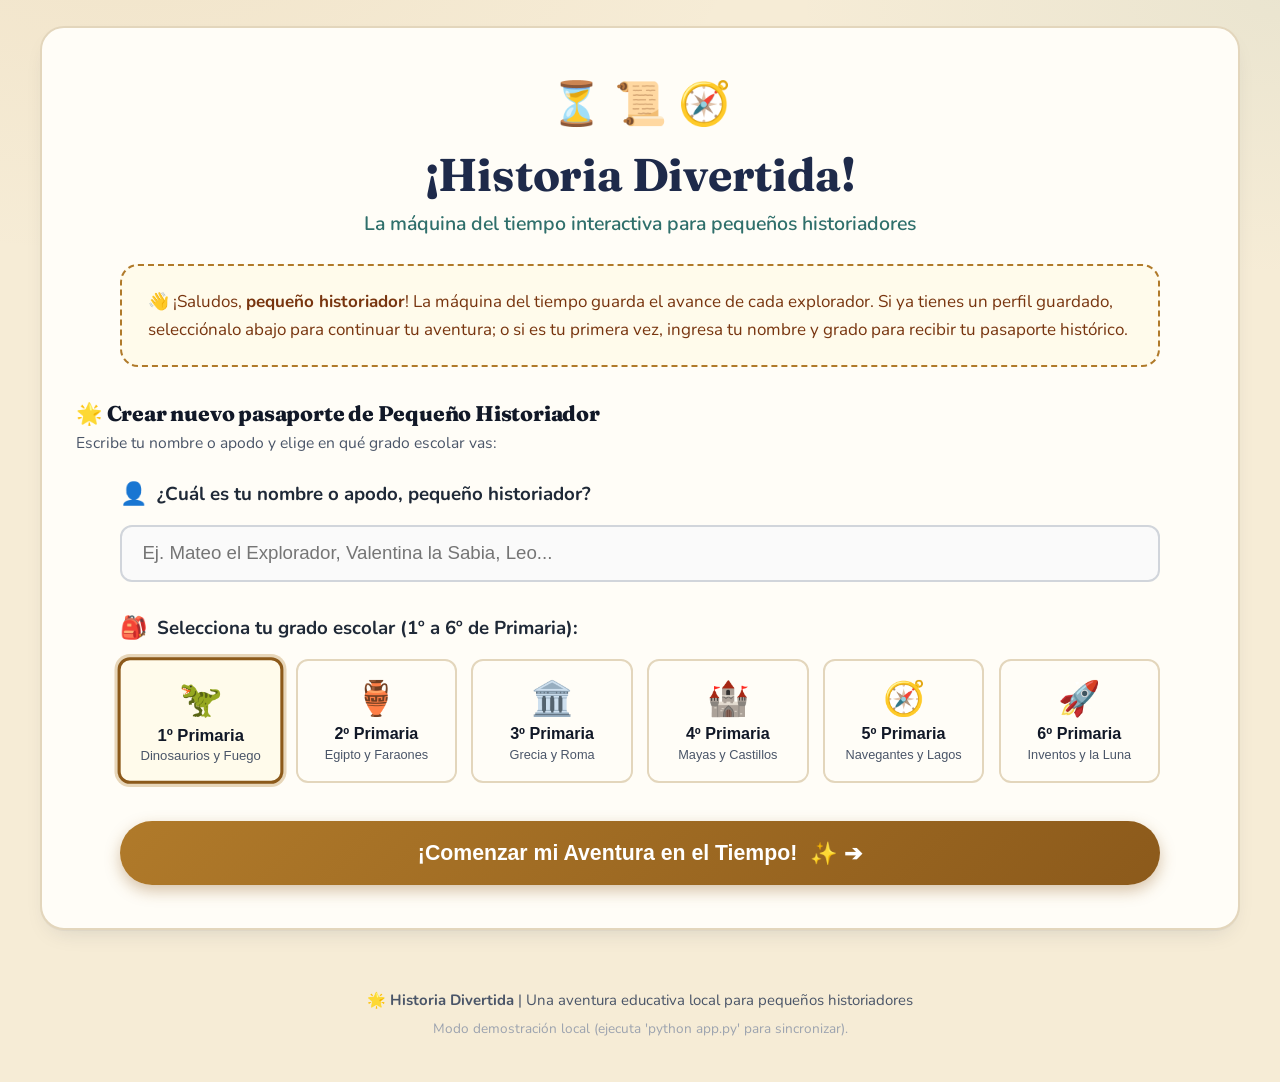
==== commit 3d9f72c6: "Merge remote-tracking branch 'origin/main' con sistema de progresion de grados y persistencia" ====
--- a/index.html
+++ b/index.html
@@ -4,6 +4,8 @@
     <meta charset="UTF-8">
     <meta name="viewport" content="width=device-width, initial-scale=1.0">
     <title>Historia Divertida - Para Pequeños Historiadores</title>
+    <link rel="preload" href="fonts/fraunces-latin.woff2" as="font" type="font/woff2" crossorigin>
+    <link rel="preload" href="fonts/nunito-latin.woff2" as="font" type="font/woff2" crossorigin>
     <link rel="stylesheet" href="style.css">
 </head>
 <body>
@@ -125,6 +127,8 @@
 
         <!-- ================= PANTALLA PRINCIPAL (TABLERO DE AVENTURAS) ================= -->
         <main id="dashboard-screen" class="screen">
+            <!-- Bloque superior: perfil a la izquierda, salón de medallas a la derecha -->
+            <div class="dashboard-top">
             <!-- Barra superior personalizada -->
             <header class="dashboard-header">
                 <div class="user-greeting-box">
@@ -151,12 +155,35 @@
             <section class="badges-panel">
                 <div class="badges-header">
                     <h3>🏆 Salón de Medallas del Pequeño Historiador</h3>
-                    <span class="badge-counter" id="badge-count">0 Medallas Ganadas</span>
+                    <div class="badges-header-actions">
+                        <span class="badge-counter" id="badge-count">0 Medallas Ganadas</span>
+                        <button type="button" class="badges-toggle hidden" id="badges-toggle"
+                                aria-expanded="false" aria-controls="badges-container">
+                            Ver todas ▾
+                        </button>
+                    </div>
                 </div>
                 <div class="badges-list" id="badges-container">
                     <p class="empty-badges">¡Resuelve las trivias históricas para ganar tus primeras medallas!</p>
                 </div>
+
+                <!-- Racha de días seguidos y calendario de calor (al costado, bajo las medallas) -->
+                <div class="streak-panel">
+                    <div class="streak-summary">
+                        <span class="streak-flame" aria-hidden="true">🔥</span>
+                        <div>
+                            <h3 class="streak-title">
+                                <span id="streak-current">0</span>
+                                <span id="streak-current-label">días seguidos</span>
+                            </h3>
+                            <p class="streak-best">Récord: <strong id="streak-best">0</strong> días</p>
+                        </div>
+                    </div>
+                    <div class="streak-grid" id="streak-grid"
+                         role="img" aria-label="Calendario de actividad de las últimas 8 semanas"></div>
+                </div>
             </section>
+            </div>
 
             <!-- ================= TARJETA DE PROGRESIÓN DE GRADO Y REQUISITOS ================= -->
             <section class="grade-progression-card" id="grade-progression-card">
@@ -232,6 +259,23 @@
                 </div>
             </nav>
 
+            <!-- Pregunta diaria -->
+            <div class="daily-question-panel" id="daily-question-panel" hidden>
+                <div class="daily-question-header">
+                    <span class="daily-question-icon" aria-hidden="true">📅</span>
+                    <h4 class="daily-question-title">🎯 Pregunta del día</h4>
+                </div>
+                <div class="daily-question-card" id="daily-question-card">
+                    <p class="daily-question-text">Responde una pregunta histórica para ganar una medalla.</p>
+                    <p class="daily-question-grade" id="daily-question-grade"></p>
+                    <button class="btn btn-daily-answer" id="btn-daily-start">Empezar reto</button>
+                </div>
+            </div>
+            <!-- FAB: Botón flotante de pregunta del día -->
+            <button class="fab-daily" id="fab-daily" aria-label="Pregunta del día" title="Pregunta del día">
+                <span aria-hidden="true">📅</span>
+            </button>
+
             <!-- Misiones y Relatos Históricos -->
             <section class="stories-section">
                 <div class="section-title-row">
@@ -266,7 +310,7 @@
             <section class="level-card">
                 <div class="level-card-top">
                     <div class="level-badge-container">
-                        <span class="level-icon" id="stats-level-icon">🐣</span>
+                        <span class="level-icon" id="stats-level-icon"><img class="level-seal" src="img/niveles/nivel-1.svg" alt="" width="128" height="128"></span>
                         <div>
                             <span class="level-title-label">Nivel del Pequeño Historiador</span>
                             <h3 class="level-title" id="stats-level-title">Nivel 1: Novato del Tiempo</h3>
@@ -364,6 +408,9 @@
 
     </div>
 
+    <!-- Avisos para lectores de pantalla (nueva medalla, respuesta correcta...) -->
+    <div id="live-region" class="sr-only" role="status" aria-live="polite"></div>
+
     <script src="app.js"></script>
 </body>
 </html>
--- a/style.css
+++ b/style.css
@@ -2,26 +2,55 @@
    HISTORIA DIVERTIDA - ESTILOS PARA PEQUEÑOS HISTORIADORES
    ======================================================== */
 
+/* Fuentes autohospedadas: la app sigue funcionando sin red */
+@font-face {
+    font-family: 'Fraunces';
+    src: url('fonts/fraunces-latin.woff2') format('woff2');
+    font-weight: 600 900;
+    font-style: normal;
+    font-display: swap;
+}
+
+@font-face {
+    font-family: 'Nunito';
+    src: url('fonts/nunito-latin.woff2') format('woff2');
+    font-weight: 400 800;
+    font-style: normal;
+    font-display: swap;
+}
+
 :root {
-    --primary: #d97706;          /* Ámbar / Oro histórico */
-    --primary-hover: #b45309;
-    --primary-light: #fef3c7;
-    --accent: #2563eb;           /* Azul aventura */
-    --accent-hover: #1d4ed8;
-    --stats-purple: #4f46e5;
-    --stats-purple-hover: #4338ca;
-    --bg-page: #F4EBD0;          /* Fondo pergamino suave */
-    --card-bg: #ffffff;
-    --text-main: #1f2937;
-    --text-muted: #4b5563;
-    --success: #059669;
-    --success-light: #d1fae5;
-    --error: #dc2626;
-    --error-light: #fee2e2;
-    --border: #e5e7eb;
-    --radius-lg: 16px;
-    --radius-md: 10px;
-    --shadow: 0 10px 25px -5px rgba(0, 0, 0, 0.07), 0 8px 10px -6px rgba(0, 0, 0, 0.05);
+    /* Paleta "pasaporte del tiempo" */
+    --ink: #1E2A4A;              /* Tinta: texto y líneas */
+    --primary: #8C5A1B;          /* Latón oscuro: acentos y botones (AA sobre blanco) */
+    --primary-hover: #6F4715;
+    --primary-light: #F3E3C3;
+    --brass: #B07A2A;            /* Latón claro: detalles, nunca texto pequeño */
+    --accent: #2F6F6B;           /* Verde atlas */
+    --accent-hover: #245855;
+    --stats-purple: #3F4E8C;
+    --stats-purple-hover: #33406F;
+    --seal: #E4572E;             /* Sello coral: solo logros */
+    --bg-page: #F6ECD6;          /* Papel */
+    --card-bg: #FFFDF7;          /* Papel de tarjeta */
+    --text-main: #1E2A4A;
+    --text-muted: #4A5568;
+    --success: #1F7A5C;
+    --success-light: #DDF1E7;
+    --error: #B93A2B;
+    --error-light: #FBE3DF;
+    --border: #E3D6BC;
+    --radius-lg: 18px;
+    --radius-md: 12px;
+    --shadow: 0 1px 0 rgba(30, 42, 74, 0.04), 0 10px 24px -12px rgba(30, 42, 74, 0.18);
+    --font-display: 'Fraunces', 'Iowan Old Style', Georgia, serif;
+    --font-body: 'Nunito', -apple-system, BlinkMacSystemFont, "Segoe UI", Roboto, sans-serif;
+    --ease-out: cubic-bezier(0.22, 0.61, 0.36, 1);
+}
+
+/* Base tipográfica: todo el CSS está en rem, así que este valor escala la app entera */
+html {
+    font-size: 17px;
 }
 
 * {
@@ -31,7 +60,7 @@
 }
 
 body {
-    font-family: 'Comic Neue', -apple-system, BlinkMacSystemFont, "Segoe UI", Roboto, "Helvetica Neue", Arial, sans-serif;
+    font-family: var(--font-body);
     background-color: var(--bg-page);
     color: var(--text-main);
     line-height: 1.6;
@@ -65,7 +94,7 @@
 
 .hero-card {
     background: var(--card-bg);
-    border: 3px solid #fde68a;
+    border: 2px solid var(--border);
     border-radius: 24px;
     padding: 2.5rem 2rem;
     box-shadow: var(--shadow);
@@ -77,20 +106,18 @@
 .mascot-badge {
     font-size: 2.5rem;
     margin-bottom: 0.5rem;
-    animation: bounce 2s infinite ease-in-out;
-}
-
-@keyframes bounce {
-    0%, 100% { transform: translateY(0); }
-    50% { transform: translateY(-8px); }
+    animation: sway 4s ease-in-out infinite;
+    transform-origin: 50% 90%;
 }
 
 .hero-title {
-    font-size: 2.6rem;
-    font-weight: 800;
-    color: #92400e;
+    font-family: var(--font-display);
+    font-size: 2.7rem;
+    font-weight: 700;
+    color: var(--ink);
     letter-spacing: -0.5px;
-    margin-bottom: 0.25rem;
+    line-height: 1.1;
+    margin-bottom: 0.35rem;
 }
 
 .hero-subtitle {
@@ -102,7 +129,7 @@
 
 .welcome-speech-bubble {
     background: #fffbeb;
-    border: 2px dashed #f59e0b;
+    border: 2px dashed var(--brass);
     border-radius: var(--radius-lg);
     padding: 1.25rem 1.5rem;
     margin-bottom: 2rem;
@@ -122,7 +149,7 @@
     padding: 1.5rem;
     text-align: left;
     margin-bottom: 2rem;
-    box-shadow: 0 4px 10px rgba(245, 158, 11, 0.08);
+    box-shadow: 0 4px 10px rgba(176, 122, 42, 0.08);
 }
 
 .existing-users-header {
@@ -142,7 +169,7 @@
 
 .users-header-icon {
     font-size: 2.2rem;
-    background: #fef3c7;
+    background: var(--primary-light);
     border-radius: 12px;
     padding: 0.3rem 0.5rem;
 }
@@ -160,7 +187,7 @@
 }
 
 .users-count-badge {
-    background: #f59e0b;
+    background: var(--brass);
     color: #ffffff;
     font-size: 0.82rem;
     font-weight: 700;
@@ -177,7 +204,7 @@
 }
 
 .user-profile-card {
-    background: #ffffff;
+    background: var(--card-bg);
     border: 2px solid #e5e7eb;
     border-radius: var(--radius-lg);
     padding: 1.25rem;
@@ -192,21 +219,21 @@
 .user-profile-card:hover {
     border-color: var(--primary);
     transform: translateY(-3px);
-    box-shadow: 0 10px 18px -3px rgba(217, 119, 6, 0.18);
+    box-shadow: 0 10px 18px -3px rgba(140, 90, 27, 0.18);
 }
 
 .active-user-card {
-    border-color: #f59e0b;
+    border-color: var(--brass);
     border-width: 2.5px;
     background: linear-gradient(180deg, #ffffff 0%, #fffbeb 100%);
-    box-shadow: 0 0 0 3px rgba(245, 158, 11, 0.25);
+    box-shadow: 0 0 0 3px rgba(176, 122, 42, 0.25);
 }
 
 .current-user-tag {
     position: absolute;
     top: -11px;
     right: 14px;
-    background: #d97706;
+    background: var(--primary);
     color: #ffffff;
     font-size: 0.72rem;
     font-weight: 800;
@@ -223,7 +250,7 @@
 
 .user-card-avatar {
     font-size: 2rem;
-    background: #fef3c7;
+    background: var(--primary-light);
     border: 2px solid #fde68a;
     border-radius: 50%;
     width: 48px;
@@ -284,7 +311,7 @@
     font-size: 0.8rem;
     font-weight: 700;
     color: #78350f;
-    background: #fef3c7;
+    background: var(--primary-light);
     border: 1px solid #fde68a;
     border-radius: 6px;
     padding: 0.25rem 0.55rem;
@@ -309,7 +336,7 @@
 
 .user-mini-progress-fill {
     height: 100%;
-    background: linear-gradient(90deg, #f59e0b 0%, #10b981 100%);
+    background: linear-gradient(90deg, var(--brass) 0%, var(--accent) 100%);
     border-radius: 9999px;
     transition: width 0.6s ease;
 }
@@ -344,7 +371,7 @@
     gap: 0.5rem;
     width: 100%;
     padding: 0.75rem 1rem;
-    background: linear-gradient(135deg, #f59e0b 0%, #d97706 100%);
+    background: linear-gradient(135deg, var(--brass) 0%, var(--primary) 100%);
     color: #ffffff;
     border: none;
     border-radius: var(--radius-md);
@@ -352,13 +379,13 @@
     font-weight: 800;
     cursor: pointer;
     transition: all 0.2s ease;
-    box-shadow: 0 4px 10px rgba(217, 119, 6, 0.25);
+    box-shadow: 0 4px 10px rgba(140, 90, 27, 0.25);
 }
 
 .btn-select-user:hover {
-    background: linear-gradient(135deg, #d97706 0%, #b45309 100%);
+    background: linear-gradient(135deg, var(--primary) 0%, var(--primary-hover) 100%);
     transform: translateY(-1px);
-    box-shadow: 0 6px 14px rgba(217, 119, 6, 0.35);
+    box-shadow: 0 6px 14px rgba(140, 90, 27, 0.35);
 }
 
 /* Divisor visual entre usuarios existentes y nuevo registro */
@@ -444,7 +471,7 @@
 .text-input:focus {
     border-color: var(--primary);
     background-color: #ffffff;
-    box-shadow: 0 0 0 4px rgba(245, 158, 11, 0.2);
+    box-shadow: 0 0 0 4px rgba(176, 122, 42, 0.2);
 }
 
 /* Selector de Grados (1º a 6º) */
@@ -455,7 +482,7 @@
 }
 
 .grade-card {
-    background: #ffffff;
+    background: var(--card-bg);
     border: 2px solid var(--border);
     border-radius: var(--radius-md);
     padding: 1rem 0.6rem;
@@ -477,7 +504,7 @@
     border-color: var(--primary);
     background-color: #fffbeb;
     border-width: 3px;
-    box-shadow: 0 0 0 3px rgba(245, 158, 11, 0.3);
+    box-shadow: 0 0 0 3px rgba(176, 122, 42, 0.3);
     transform: scale(1.03);
 }
 
@@ -505,21 +532,21 @@
     align-items: center;
     gap: 0.75rem;
     padding: 1.1rem 2rem;
-    background: linear-gradient(135deg, #f59e0b 0%, #d97706 100%);
+    background: linear-gradient(135deg, var(--brass) 0%, var(--primary) 100%);
     color: #ffffff;
     font-size: 1.25rem;
     font-weight: 800;
     border: none;
     border-radius: 9999px;
     cursor: pointer;
-    box-shadow: 0 6px 15px rgba(217, 119, 6, 0.35);
+    box-shadow: 0 6px 15px rgba(140, 90, 27, 0.35);
     transition: all 0.2s ease;
     margin-top: 0.5rem;
 }
 
 .btn-hero:hover {
     transform: translateY(-2px);
-    box-shadow: 0 8px 20px rgba(217, 119, 6, 0.45);
+    box-shadow: 0 8px 20px rgba(140, 90, 27, 0.45);
 }
 
 .btn-hero:active {
@@ -669,7 +696,7 @@
 }
 
 .badge-counter {
-    background: #f59e0b;
+    background: var(--brass);
     color: #ffffff;
     font-size: 0.8rem;
     font-weight: 700;
@@ -684,8 +711,8 @@
 }
 
 .badge-item {
-    background: #ffffff;
-    border: 1.5px solid #f59e0b;
+    background: var(--card-bg);
+    border: 1.5px solid var(--brass);
     border-radius: 9999px;
     padding: 0.35rem 0.85rem;
     display: inline-flex;
@@ -932,7 +959,7 @@
 }
 
 .tab-btn {
-    background: #ffffff;
+    background: var(--card-bg);
     border: 1.5px solid var(--border);
     padding: 0.5rem 0.85rem;
     border-radius: 10px;
@@ -1135,8 +1162,10 @@
 }
 
 .section-title-row h3 {
-    font-size: 1.3rem;
-    color: #111827;
+    font-family: var(--font-display);
+    font-size: 1.45rem;
+    font-weight: 700;
+    color: var(--ink);
 }
 
 .stories-grid {
@@ -1148,6 +1177,7 @@
 .story-card {
     background: var(--card-bg);
     border: 2px solid var(--border);
+    position: relative;
     border-radius: var(--radius-lg);
     padding: 1.75rem;
     box-shadow: var(--shadow);
@@ -1160,8 +1190,8 @@
 }
 
 .story-card.highlight-pulse {
-    border-color: #f59e0b;
-    box-shadow: 0 0 0 5px rgba(245, 158, 11, 0.4);
+    border-color: var(--brass);
+    box-shadow: 0 0 0 5px rgba(176, 122, 42, 0.4);
     transform: scale(1.02);
 }
 
@@ -1204,7 +1234,7 @@
 }
 
 .story-summary {
-    font-size: 1.05rem;
+    font-size: 1.15rem;
     color: #374151;
     margin-bottom: 1rem;
 }
@@ -1218,7 +1248,7 @@
     gap: 0.75rem;
     align-items: center;
     margin-bottom: 1.5rem;
-    font-size: 0.95rem;
+    font-size: 1rem;
     color: #1e40af;
 }
 
@@ -1240,7 +1270,7 @@
 
 .trivia-badge {
     display: inline-block;
-    background: #fef3c7;
+    background: var(--primary-light);
     color: #92400e;
     font-size: 0.78rem;
     font-weight: 700;
@@ -1250,7 +1280,7 @@
 }
 
 .trivia-question {
-    font-size: 1.05rem;
+    font-size: 1.15rem;
     font-weight: 700;
     color: #111827;
 }
@@ -1262,7 +1292,7 @@
 }
 
 .trivia-option-btn {
-    background: #ffffff;
+    background: var(--card-bg);
     border: 1.5px solid var(--border);
     border-radius: 8px;
     padding: 0.75rem 1rem;
@@ -1271,7 +1301,7 @@
     gap: 0.75rem;
     text-align: left;
     cursor: pointer;
-    font-size: 0.95rem;
+    font-size: 1.05rem;
     color: #1f2937;
     transition: all 0.2s;
 }
@@ -1359,7 +1389,7 @@
 
 /* Tarjeta de Nivel y Barra de Progreso */
 .level-card {
-    background: linear-gradient(135deg, #ffffff 0%, #fdfbf7 100%);
+    background: linear-gradient(135deg, #ffffff 0%, var(--card-bg) 100%);
     border: 2.5px solid #fde68a;
     border-radius: var(--radius-lg);
     padding: 1.5rem 1.75rem;
@@ -1383,14 +1413,25 @@
 }
 
 .level-icon {
-    font-size: 2.5rem;
-    background: #fef3c7;
-    border: 2px solid #f59e0b;
-    border-radius: 50%;
-    padding: 0.35rem 0.65rem;
+    width: 3.6rem;
+    height: 3.6rem;
+    flex: 0 0 auto;
     display: inline-flex;
     align-items: center;
     justify-content: center;
+}
+
+/* Sello del nivel (SVG local): hereda el tamaño del texto donde se incrusta */
+.level-seal {
+    width: 1.2em;
+    height: 1.2em;
+    vertical-align: -0.22em;
+}
+
+.level-icon .level-seal {
+    width: 100%;
+    height: 100%;
+    vertical-align: 0;
 }
 
 .level-title-label {
@@ -1420,7 +1461,7 @@
     display: block;
     font-size: 1.4rem;
     font-weight: 800;
-    color: #d97706;
+    color: var(--primary);
 }
 
 .xp-label {
@@ -1447,7 +1488,7 @@
 
 .level-progress-bar-fill {
     height: 100%;
-    background: linear-gradient(90deg, #f59e0b 0%, #10b981 100%);
+    background: linear-gradient(90deg, var(--brass) 0%, var(--accent) 100%);
     border-radius: 9999px;
     transition: width 0.9s cubic-bezier(0.34, 1.56, 0.64, 1);
     position: relative;
@@ -1457,7 +1498,7 @@
     position: absolute;
     top: 0; left: 0; right: 0; bottom: 0;
     background: linear-gradient(90deg, transparent, rgba(255, 255, 255, 0.35), transparent);
-    animation: shine 2.5s infinite;
+    animation: shine 2s var(--ease-out) 1;
 }
 
 @keyframes shine {
@@ -1514,7 +1555,7 @@
 
 .needs-practice-column {
     border: 2px solid #fed7aa;
-    background: linear-gradient(180deg, #ffffff 0%, #fff7ed 100%);
+    background: linear-gradient(180deg, #ffffff 0%, var(--primary-light) 100%);
 }
 
 .column-header {
@@ -1569,7 +1610,7 @@
 
 /* Tarjetas de tema individual */
 .topic-item-card {
-    background: #ffffff;
+    background: var(--card-bg);
     border: 1.5px solid var(--border);
     border-radius: var(--radius-md);
     padding: 0.85rem 1rem;
@@ -1656,7 +1697,7 @@
 }
 
 .status-needs-practice {
-    background: #fff7ed;
+    background: var(--primary-light);
     color: #9a3412;
     border: 1px solid #fed7aa;
 }
@@ -1693,7 +1734,7 @@
 }
 
 .empty-topics-card {
-    background: #ffffff;
+    background: var(--card-bg);
     border: 2px dashed #cbd5e1;
     border-radius: var(--radius-md);
     padding: 1.5rem 1rem;
@@ -1732,3 +1773,730 @@
     color: #9ca3af;
     margin-top: 0.25rem;
 }
+
+/* ========================================================
+   PASAPORTE DEL TIEMPO — TIPOGRAFÍA Y MOVIMIENTO
+   Todo es CSS + JS propio: sin librerías ni CDN.
+   ======================================================== */
+
+/* --- Jerarquía tipográfica: la display solo para títulos --- */
+h1, h2, h3, .hero-title {
+    font-family: var(--font-display);
+    font-weight: 700;
+    color: var(--ink);
+    letter-spacing: -0.2px;
+    line-height: 1.2;
+}
+
+h4, .story-header h4, .topic-item-title {
+    font-family: var(--font-display);
+    font-weight: 600;
+    color: var(--ink);
+    letter-spacing: -0.1px;
+}
+
+.dashboard-header h2 { font-size: 1.5rem; }
+.badges-header h3,
+.stats-header h2,
+.column-header h3 { font-size: 1.2rem; }
+
+/* Los textos de lectura larga respiran mejor en Nunito */
+.story-summary,
+.story-trivia .trivia-question,
+.welcome-speech-bubble,
+.topic-item-reason {
+    font-size: 1rem;
+    line-height: 1.65;
+}
+
+/* --- Suelo de papel: dos halos muy tenues, sin imágenes --- */
+body {
+    background-image:
+        radial-gradient(900px 500px at 10% -10%, rgba(176, 122, 42, 0.07), transparent 70%),
+        radial-gradient(700px 400px at 100% 0%, rgba(47, 111, 107, 0.06), transparent 70%);
+    background-attachment: fixed;
+}
+
+/* --- Entrada de pantalla (sustituye al fadeIn genérico) --- */
+.screen.active {
+    animation: screenIn 240ms var(--ease-out) both;
+}
+
+/* --- Entrada escalonada de tarjetas: --i lo pone app.js --- */
+.user-profile-card,
+.story-card,
+.badge-item,
+.topic-item-card {
+    animation: cardIn 320ms var(--ease-out) backwards;
+    animation-delay: calc(var(--i, 0) * 40ms);
+}
+
+.topic-item-card {
+    animation-delay: calc(var(--i, 0) * 30ms);
+}
+
+/* --- Tarjeta de perfil: se levanta 2 px, no 3 --- */
+.user-profile-card {
+    transition: transform 160ms var(--ease-out),
+                border-color 160ms var(--ease-out),
+                box-shadow 160ms var(--ease-out);
+}
+
+.user-profile-card:hover {
+    transform: translateY(-2px);
+    box-shadow: 0 10px 20px -12px rgba(30, 42, 74, 0.28);
+}
+
+.user-profile-card:active {
+    transform: translateY(0) scale(0.99);
+}
+
+/* El avatar del perfil elegido late una sola vez */
+.active-user-card .user-card-avatar {
+    animation: pulseOnce 700ms var(--ease-out) 1;
+}
+
+/* --- Sello de medalla recién ganada --- */
+.badge-item.badge-new {
+    animation: stampIn 460ms var(--ease-out) backwards;
+    border-color: var(--seal);
+    color: var(--seal);
+    background: #FFF3EE;
+}
+
+.badge-item.badge-new .badge-icon {
+    animation: pulseOnce 700ms var(--ease-out) 1;
+}
+
+/* --- Botones: 1 px de elevación, sin glow --- */
+.btn,
+.btn-hero,
+.trivia-option-btn,
+.tab-btn,
+.grade-card {
+    transition: transform 130ms var(--ease-out),
+                background-color 130ms var(--ease-out),
+                border-color 130ms var(--ease-out),
+                box-shadow 130ms var(--ease-out),
+                color 130ms var(--ease-out);
+}
+
+.btn:active,
+.btn-hero:active,
+.trivia-option-btn:active,
+.tab-btn:active,
+.grade-card:active {
+    transform: scale(0.98);
+}
+
+.tab-btn:hover { transform: translateY(-1px); }
+.tab-btn.active { transform: none; }
+
+/* --- Opción de trivia correcta / incorrecta --- */
+.trivia-option-btn.correct {
+    border-color: var(--success);
+    background: var(--success-light);
+    color: #14532d;
+    font-weight: 700;
+}
+
+.story-card.shake-once {
+    animation: shakeOnce 260ms ease-in-out 1;
+}
+
+/* --- Partículas de tinta (12, se generan en app.js) --- */
+.particle-burst {
+    position: absolute;
+    width: 0;
+    height: 0;
+    pointer-events: none;
+    z-index: 5;
+}
+
+.ink-particle {
+    position: absolute;
+    width: 6px;
+    height: 6px;
+    margin: -3px 0 0 -3px;
+    border-radius: 50%;
+    background: var(--seal);
+    opacity: 0;
+    animation: inkParticle 620ms var(--ease-out) forwards;
+}
+
+.ink-particle:nth-child(3n) { background: var(--brass); }
+.ink-particle:nth-child(3n + 1) { background: var(--accent); }
+
+/* --- Foco visible y accesible en todo lo interactivo --- */
+a:focus-visible,
+button:focus-visible,
+input:focus-visible,
+[tabindex]:focus-visible {
+    outline: 3px solid var(--accent);
+    outline-offset: 2px;
+    border-radius: 6px;
+}
+
+.screen:focus { outline: none; }
+
+/* --- Utilidad para lectores de pantalla --- */
+.sr-only {
+    position: absolute;
+    width: 1px;
+    height: 1px;
+    padding: 0;
+    margin: -1px;
+    overflow: hidden;
+    clip: rect(0 0 0 0);
+    clip-path: inset(50%);
+    white-space: nowrap;
+    border: 0;
+}
+
+/* ========================================================
+   KEYFRAMES
+   ======================================================== */
+
+@keyframes screenIn {
+    from { opacity: 0; transform: translateY(8px); }
+    to   { opacity: 1; transform: translateY(0); }
+}
+
+@keyframes cardIn {
+    from { opacity: 0; transform: translateY(10px) scale(0.995); }
+    to   { opacity: 1; transform: translateY(0) scale(1); }
+}
+
+/* El sello baja, se pasa un poco y se asienta: gesto de estampar */
+@keyframes stampIn {
+    0%   { opacity: 0; transform: scale(1.35) rotate(-12deg); }
+    60%  { opacity: 1; transform: scale(0.96) rotate(2deg); }
+    100% { opacity: 1; transform: scale(1) rotate(0deg); }
+}
+
+@keyframes shakeOnce {
+    0%, 100% { transform: translateX(0); }
+    20%      { transform: translateX(-3px); }
+    40%      { transform: translateX(3px); }
+    60%      { transform: translateX(-2px); }
+    80%      { transform: translateX(2px); }
+}
+
+@keyframes pulseOnce {
+    0%   { box-shadow: 0 0 0 0 rgba(228, 87, 46, 0.45); }
+    100% { box-shadow: 0 0 0 12px rgba(228, 87, 46, 0); }
+}
+
+@keyframes sway {
+    0%, 100% { transform: rotate(-2deg); }
+    50%      { transform: rotate(2deg); }
+}
+
+@keyframes inkParticle {
+    0%   { opacity: 0.9; transform: rotate(var(--a)) translateY(0) scale(1); }
+    100% { opacity: 0; transform: rotate(var(--a)) translateY(calc(var(--d) * -1)) scale(0.35); }
+}
+
+/* ========================================================
+   MOVIMIENTO REDUCIDO — se respeta la preferencia del sistema
+   ======================================================== */
+@media (prefers-reduced-motion: reduce) {
+    *,
+    *::before,
+    *::after {
+        animation-duration: 0.01ms !important;
+        animation-iteration-count: 1 !important;
+        transition-duration: 0.01ms !important;
+        scroll-behavior: auto !important;
+    }
+
+    .particle-burst { display: none; }
+}
+
+/* ========================================================
+   PANTALLAS PEQUEÑAS — la display baja de tamaño sin romper
+   ======================================================== */
+@media (max-width: 560px) {
+    .hero-title { font-size: 2.1rem; }
+    .dashboard-header h2 { font-size: 1.25rem; }
+    .story-card { padding: 1.25rem; }
+}
+
+/* ========================================================
+   DISTRIBUCIÓN DEL TABLERO
+   Perfil + salón de medallas arriba · grados en una barra
+   centrada · relatos en columna centrada
+   ======================================================== */
+
+.dashboard-top {
+    display: grid;
+    grid-template-columns: minmax(0, 1fr) minmax(0, 1.1fr);
+    gap: 1.25rem;
+    align-items: stretch;
+    margin-bottom: 1.25rem;
+}
+
+.dashboard-top > .dashboard-header,
+.dashboard-top > .badges-panel {
+    margin-bottom: 0;
+    min-width: 0;
+}
+
+/* El perfil se lee de arriba a abajo dentro de su columna */
+.dashboard-top .dashboard-header {
+    flex-direction: column;
+    align-items: stretch;
+    justify-content: space-between;
+    gap: 1rem;
+    padding: 1.5rem;
+}
+
+.dashboard-top .header-actions {
+    display: grid;
+    grid-template-columns: 1fr 1fr;
+    gap: 0.5rem;
+}
+
+.dashboard-top .header-actions .btn {
+    justify-content: center;
+    text-align: center;
+    padding: 0.6rem 0.5rem;
+    font-size: 0.85rem;
+    white-space: normal;
+    line-height: 1.25;
+}
+
+/* El salón de medallas llena su columna */
+.badges-panel {
+    background: var(--card-bg);
+    border: 2px solid var(--border);
+}
+
+.dashboard-top .badges-panel {
+    padding: 1.5rem;
+    display: flex;
+    flex-direction: column;
+    gap: 0.9rem;
+}
+
+.dashboard-top .badges-panel .badges-header { margin-bottom: 0; }
+
+.badges-header h3 { color: var(--ink); }
+.empty-badges { color: var(--text-muted); }
+
+.badges-list {
+    align-content: flex-start;
+}
+
+/* ===== RACHA Y CALENDARIO DE CALOR (estilo GitHub) =====
+   Vive al costado, dentro de la tarjeta de medallas: usa el hueco libre
+   de esa columna y no empuja el contenido central. */
+.streak-panel {
+    margin-top: auto;
+    display: flex;
+    align-items: center;
+    justify-content: space-between;
+    flex-wrap: wrap;
+    gap: 0.5rem 0.9rem;
+    padding-top: 0.7rem;
+    border-top: 1px dashed var(--border);
+}
+
+.streak-summary {
+    display: flex;
+    align-items: center;
+    gap: 0.55rem;
+}
+
+.streak-flame {
+    font-size: 1.4rem;
+    line-height: 1;
+}
+
+.streak-title {
+    margin: 0;
+    font-family: var(--font-display);
+    font-size: 1.05rem;
+    line-height: 1.15;
+    color: var(--ink);
+    white-space: nowrap;
+}
+
+.streak-best {
+    margin: 0.1rem 0 0;
+    font-size: 0.72rem;
+    color: var(--text-muted);
+    white-space: nowrap;
+}
+
+.streak-grid {
+    display: grid;
+    grid-template-rows: repeat(7, 0.5rem);
+    grid-auto-flow: column;
+    grid-auto-columns: 0.5rem;
+    gap: 0.12rem;
+}
+
+.streak-cell {
+    border-radius: 2px;
+    background: #EDE3CD;                       /* no entró ese día */
+    border: 1px solid rgba(30, 42, 74, 0.06);
+    animation: streak-in 0.3s var(--ease-out) both;
+    animation-delay: calc(var(--i, 0) * 3ms);
+}
+
+.streak-cell[data-level="1"] { background: #E7D3A6; }  /* entró, sin misiones */
+.streak-cell[data-level="2"] { background: #D6A85F; }  /* 1 misión */
+.streak-cell[data-level="3"] { background: #C07C33; }  /* 2 misiones */
+.streak-cell[data-level="4"] { background: var(--seal); }  /* 3 o más */
+
+.streak-cell.is-today {
+    outline: 2px solid var(--ink);
+    outline-offset: 1px;
+}
+
+.streak-cell.is-future {
+    visibility: hidden;
+}
+
+@keyframes streak-in {
+    from { opacity: 0; transform: scale(0.6); }
+    to   { opacity: 1; transform: none; }
+}
+
+/* Barra de grados: centrada y con aire de control */
+.grade-tabs-nav {
+    flex-direction: column;
+    align-items: center;
+    gap: 0.55rem;
+    width: fit-content;
+    max-width: 100%;
+    margin: 0 auto 1.75rem;
+    padding: 0.75rem 1.25rem;
+    background: var(--card-bg);
+    border: 1px solid var(--border);
+    border-radius: var(--radius-lg);
+    box-shadow: var(--shadow);
+}
+
+.tabs-label {
+    font-size: 0.8rem;
+    letter-spacing: 0.03em;
+    text-transform: uppercase;
+}
+
+.tabs-list {
+    justify-content: center;
+    gap: 0.35rem;
+}
+
+.tab-btn {
+    padding: 0.45rem 0.9rem;
+    border-radius: 9999px;
+}
+
+/* Relatos y retos: columna centrada */
+.stories-section {
+    max-width: 780px;
+    width: 100%;
+    margin: 0 auto;
+}
+
+.section-title-row { text-align: center; }
+
+.section-title-row h3 {
+    padding-bottom: 0.75rem;
+    border-bottom: 2px solid var(--primary-light);
+}
+
+@media (max-width: 820px) {
+    .dashboard-top { grid-template-columns: 1fr; }
+
+    .dashboard-top .dashboard-header {
+        flex-direction: row;
+        flex-wrap: wrap;
+        align-items: center;
+    }
+
+    .dashboard-top .header-actions {
+        display: flex;
+        flex-wrap: wrap;
+        width: 100%;
+    }
+
+    .dashboard-top .header-actions .btn { flex: 1 1 auto; }
+}
+
+@media (max-width: 560px) {
+    .grade-tabs-nav { width: 100%; padding: 0.75rem 0.6rem; }
+    .tabs-list { gap: 0.3rem; }
+    .tab-btn { padding: 0.4rem 0.65rem; font-size: 0.8rem; }
+    .stories-section { max-width: 100%; }
+}
+
+/* --- Vitrina de medallas plegable --- */
+.badges-header-actions {
+    display: flex;
+    align-items: center;
+    gap: 0.5rem;
+    flex-wrap: wrap;
+}
+
+.badges-toggle {
+    background: transparent;
+    border: 1.5px solid var(--primary);
+    color: var(--primary);
+    border-radius: 9999px;
+    padding: 0.2rem 0.7rem;
+    font-family: inherit;
+    font-size: 0.78rem;
+    font-weight: 800;
+    cursor: pointer;
+    transition: background-color 130ms var(--ease-out), color 130ms var(--ease-out);
+}
+
+.badges-toggle:hover {
+    background: var(--primary-light);
+    color: var(--primary-hover);
+}
+
+.badges-list {
+    max-height: 60rem;
+    overflow: hidden;
+    transition: max-height 280ms var(--ease-out);
+}
+
+/* Plegada: una fila completa y un trozo de la siguiente como pista */
+.badges-panel.is-collapsed .badges-list {
+    max-height: 2.7rem;
+}
+
+/* ========================================================
+   APROVECHAR EL ANCHO DE PANTALLA
+   ======================================================== */
+
+.app-wrapper {
+    max-width: 1200px;
+}
+
+/* Portada: el contenedor crece, pero el texto no se estira sin límite */
+.welcome-speech-bubble,
+.onboarding-form,
+.existing-users-panel {
+    max-width: 1040px;
+    margin-inline: auto;
+}
+
+/* Tablero: el salón de medallas gana algo más de sitio que el perfil
+   (solo con ancho suficiente: en móvil manda la regla de una columna) */
+@media (min-width: 821px) {
+    .dashboard-top {
+        grid-template-columns: minmax(0, 1fr) minmax(0, 1.25fr);
+    }
+}
+
+/* Relatos: misma anchura que el resto, dos columnas cuando hay espacio */
+.stories-section {
+    max-width: 100%;
+}
+
+@media (min-width: 1000px) {
+    .stories-grid {
+        display: grid;
+        grid-template-columns: repeat(2, minmax(0, 1fr));
+        align-items: start;
+        gap: 1.5rem;
+    }
+}
+
+/* Pantallas medianas: se vuelve al ancho cómodo de una columna */
+@media (max-width: 999px) {
+    .app-wrapper { max-width: 920px; }
+    .stories-section { max-width: 780px; }
+}
+
+@media (max-width: 560px) {
+    .stories-section { max-width: 100%; }
+    .welcome-speech-bubble,
+    .onboarding-form,
+    .existing-users-panel { max-width: 100%; }
+}
+
+/* ========================================================
+   FONDO POR GRADO: cada grado viaja a su propia época
+   ======================================================== */
+
+body {
+    transition: background-color 400ms var(--ease-out);
+}
+
+body[data-grade="1"] { --bg-page: #F7E7D2; }  /* Prehistoria: tierra y fuego */
+body[data-grade="2"] { --bg-page: #F5E6C4; }  /* Egipto: arena y papiro */
+body[data-grade="3"] { --bg-page: #E7EEF6; }  /* Grecia y Roma: azul Egeo */
+body[data-grade="4"] { --bg-page: #E8F1E6; }  /* Edad Media: bosque y castillos */
+body[data-grade="5"] { --bg-page: #FAE4DA; }  /* Mexica y exploradores: adobe */
+body[data-grade="6"] { --bg-page: #ECEAF6; }  /* Contemporánea: espacio y modernidad */
+
+/* ========================================================
+   PREGUNTA DIARIA: un reto nuevo cada día
+   ======================================================== */
+
+.daily-question-panel {
+    margin: 1rem 0;
+    background: var(--card-bg);
+    border: 1px solid var(--border);
+    border-radius: var(--radius-lg);
+    box-shadow: var(--shadow);
+    padding: 1rem 1.5rem;
+}
+
+.daily-question-header {
+    display: flex;
+    align-items: center;
+    gap: 0.5rem;
+    margin-bottom: 0.75rem;
+}
+
+.daily-question-icon {
+    font-size: 1.2rem;
+}
+
+.daily-question-title {
+    margin: 0;
+    font-family: var(--font-display);
+    font-size: 1.1rem;
+    color: var(--ink);
+}
+
+.daily-question-card {
+    background: var(--bg-page);
+}
+
+.daily-question-text {
+    margin: 0.2rem 0 0.5rem;
+    font-size: 0.85rem;
+    color: var(--text-dark);
+}
+
+.daily-question-grade {
+    margin: 0.2rem 0 0.5rem;
+    font-size: 0.7rem;
+    color: var(--text-muted);
+    text-align: right;
+}
+
+@media (max-width: 560px) {
+    .daily-question-panel {
+        padding: 0.75rem;
+        margin: 0.5rem 0;
+    }
+    .daily-question-header {
+        flex-direction: column;
+        align-items: flex-start;
+    }
+    .daily-question-text {
+        font-size: 0.75rem;
+    }
+    .daily-question-grade {
+        text-align: left;
+        margin-top: 0.3rem;
+    }
+}
+
+/* ========================================================
+   RETO DEL DÍA EN LA UI
+   ======================================================== */
+
+.btn-daily-answer {
+    width: 100%;
+    padding: 0.6rem;
+    background: var(--primary);
+    color: white;
+    border: none;
+    border-radius: var(--radius-md);
+    font-size: 0.85rem;
+    font-weight: 500;
+    cursor: pointer;
+    transition: background 150ms var(--ease-out);
+    margin-top: 0.5rem;
+}
+
+.btn-daily-answer:hover {
+    background: var(--primary-hover);
+}
+
+@media (max-width: 560px) {
+    .btn-daily-answer {
+        padding: 0.5rem;
+        font-size: 0.8rem;
+    }
+}
+
+/* ========================================================
+   FAB: Botón flotante de pregunta del día
+   ======================================================== */
+
+.fab-daily {
+    position: fixed;
+    bottom: 20px;
+    right: 20px;
+    width: 56px;
+    height: 56px;
+    border-radius: 50%;
+    background: var(--primary);
+    color: white;
+    border: none;
+    cursor: pointer;
+    box-shadow: var(--shadow);
+    z-index: 1000;
+    transition: transform 150ms var(--ease-out);
+    flex-shrink: 0;
+}
+
+.fab-daily:hover {
+    background: var(--primary-hover);
+    transform: scale(1.1);
+}
+
+.fab-daily:active {
+    transform: scale(0.95);
+}
+
+/* Panel modal que aparece al hacer FAB */
+.fab-panel {
+    position: fixed;
+    bottom: 80px;
+    right: 20px;
+    width: 300px;
+    max-width: 90vw;
+    background: var(--card-bg);
+    border: 1px solid var(--border);
+    border-radius: var(--radius-lg);
+    box-shadow: var(--shadow);
+    padding: 1rem 1.5rem;
+    z-index: 1001;
+    opacity: 0;
+    visibility: hidden;
+    transition: opacity 150ms var(--ease-out), visibility 150ms var(--ease-out);
+}
+
+.fab-panel.active {
+    opacity: 1;
+    visibility: visible;
+}
+
+@media (max-width: 560px) {
+    .fab-daily {
+        bottom: 10px;
+        right: 10px;
+        width: 44px;
+        height: 44px;
+    }
+    .fab-panel {
+        bottom: 55px;
+        right: 10px;
+        width: calc(100vw - 20px);
+        max-width: none;
+        padding: 0.75rem;
+    }
+}
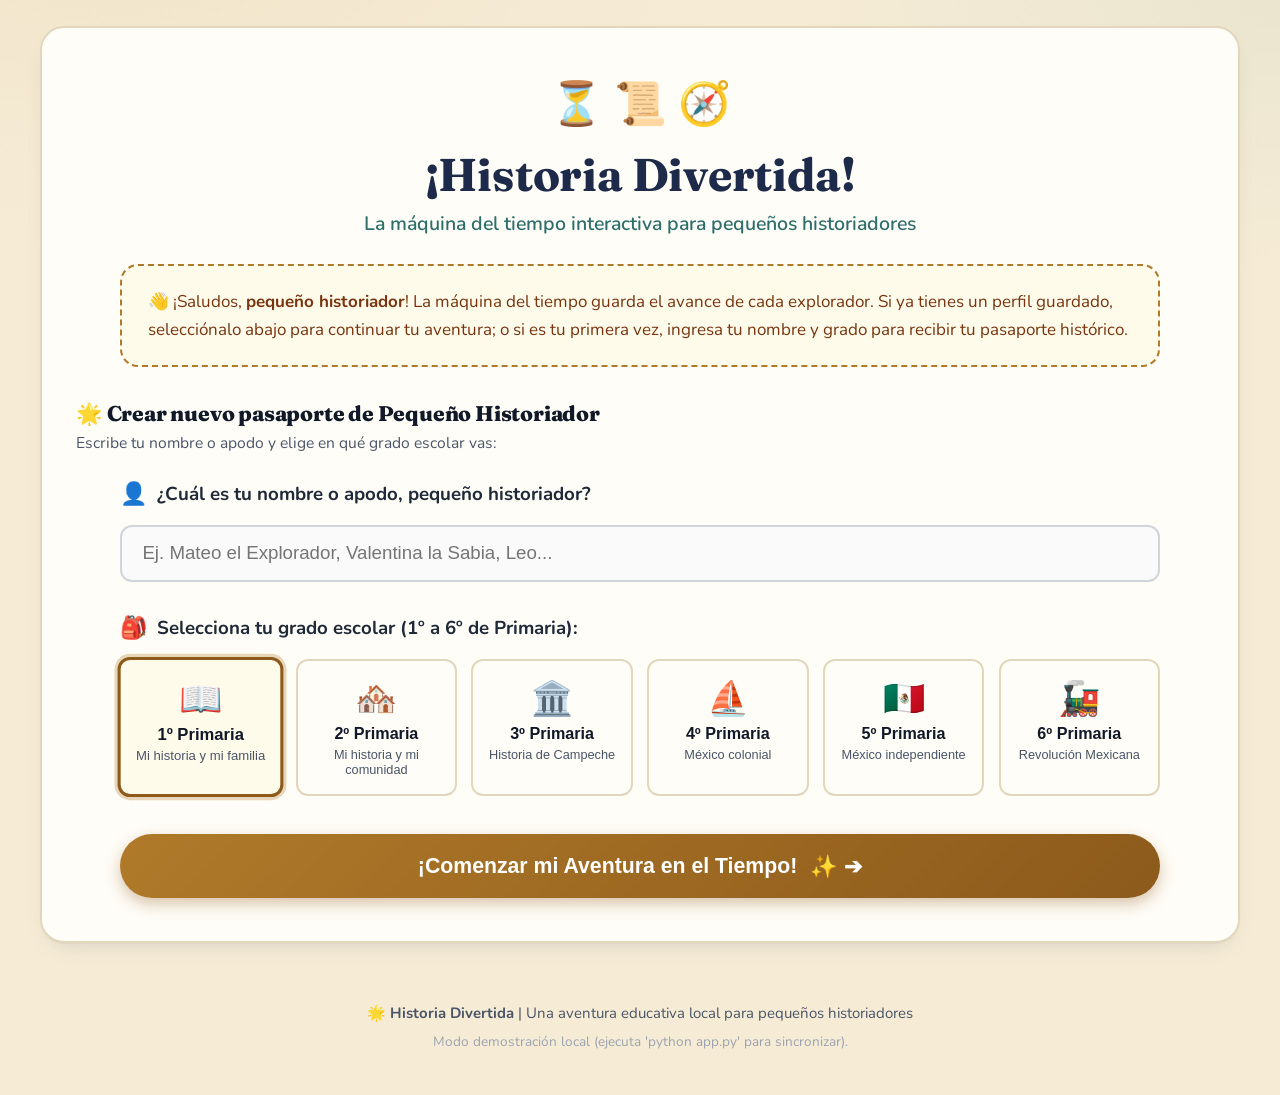
==== commit e737c79e: "Actualizar preguntas y respuestas con evaluacion diagnostica oficial (60 preguntas)" ====
--- a/index.html
+++ b/index.html
@@ -82,34 +82,34 @@
                             </label>
                             <div class="grade-grid" id="grade-selector-container">
                                 <button type="button" class="grade-card active" data-grade="1">
-                                    <span class="grade-emoji">🦖</span>
+                                    <span class="grade-emoji">📖</span>
                                     <span class="grade-name">1º Primaria</span>
-                                    <span class="grade-desc">Dinosaurios y Fuego</span>
+                                    <span class="grade-desc">Mi historia y mi familia</span>
                                 </button>
                                 <button type="button" class="grade-card" data-grade="2">
-                                    <span class="grade-emoji">🏺</span>
+                                    <span class="grade-emoji">🏘️</span>
                                     <span class="grade-name">2º Primaria</span>
-                                    <span class="grade-desc">Egipto y Faraones</span>
+                                    <span class="grade-desc">Mi historia y mi comunidad</span>
                                 </button>
                                 <button type="button" class="grade-card" data-grade="3">
                                     <span class="grade-emoji">🏛️</span>
                                     <span class="grade-name">3º Primaria</span>
-                                    <span class="grade-desc">Grecia y Roma</span>
+                                    <span class="grade-desc">Historia de Campeche</span>
                                 </button>
                                 <button type="button" class="grade-card" data-grade="4">
-                                    <span class="grade-emoji">🏰</span>
+                                    <span class="grade-emoji">⛵</span>
                                     <span class="grade-name">4º Primaria</span>
-                                    <span class="grade-desc">Mayas y Castillos</span>
+                                    <span class="grade-desc">México colonial</span>
                                 </button>
                                 <button type="button" class="grade-card" data-grade="5">
-                                    <span class="grade-emoji">🧭</span>
+                                    <span class="grade-emoji">🇲🇽</span>
                                     <span class="grade-name">5º Primaria</span>
-                                    <span class="grade-desc">Navegantes y Lagos</span>
+                                    <span class="grade-desc">México independiente</span>
                                 </button>
                                 <button type="button" class="grade-card" data-grade="6">
-                                    <span class="grade-emoji">🚀</span>
+                                    <span class="grade-emoji">🚂</span>
                                     <span class="grade-name">6º Primaria</span>
-                                    <span class="grade-desc">Inventos y la Luna</span>
+                                    <span class="grade-desc">Revolución Mexicana</span>
                                 </button>
                             </div>
                             <input type="hidden" id="selected-grade" value="1">
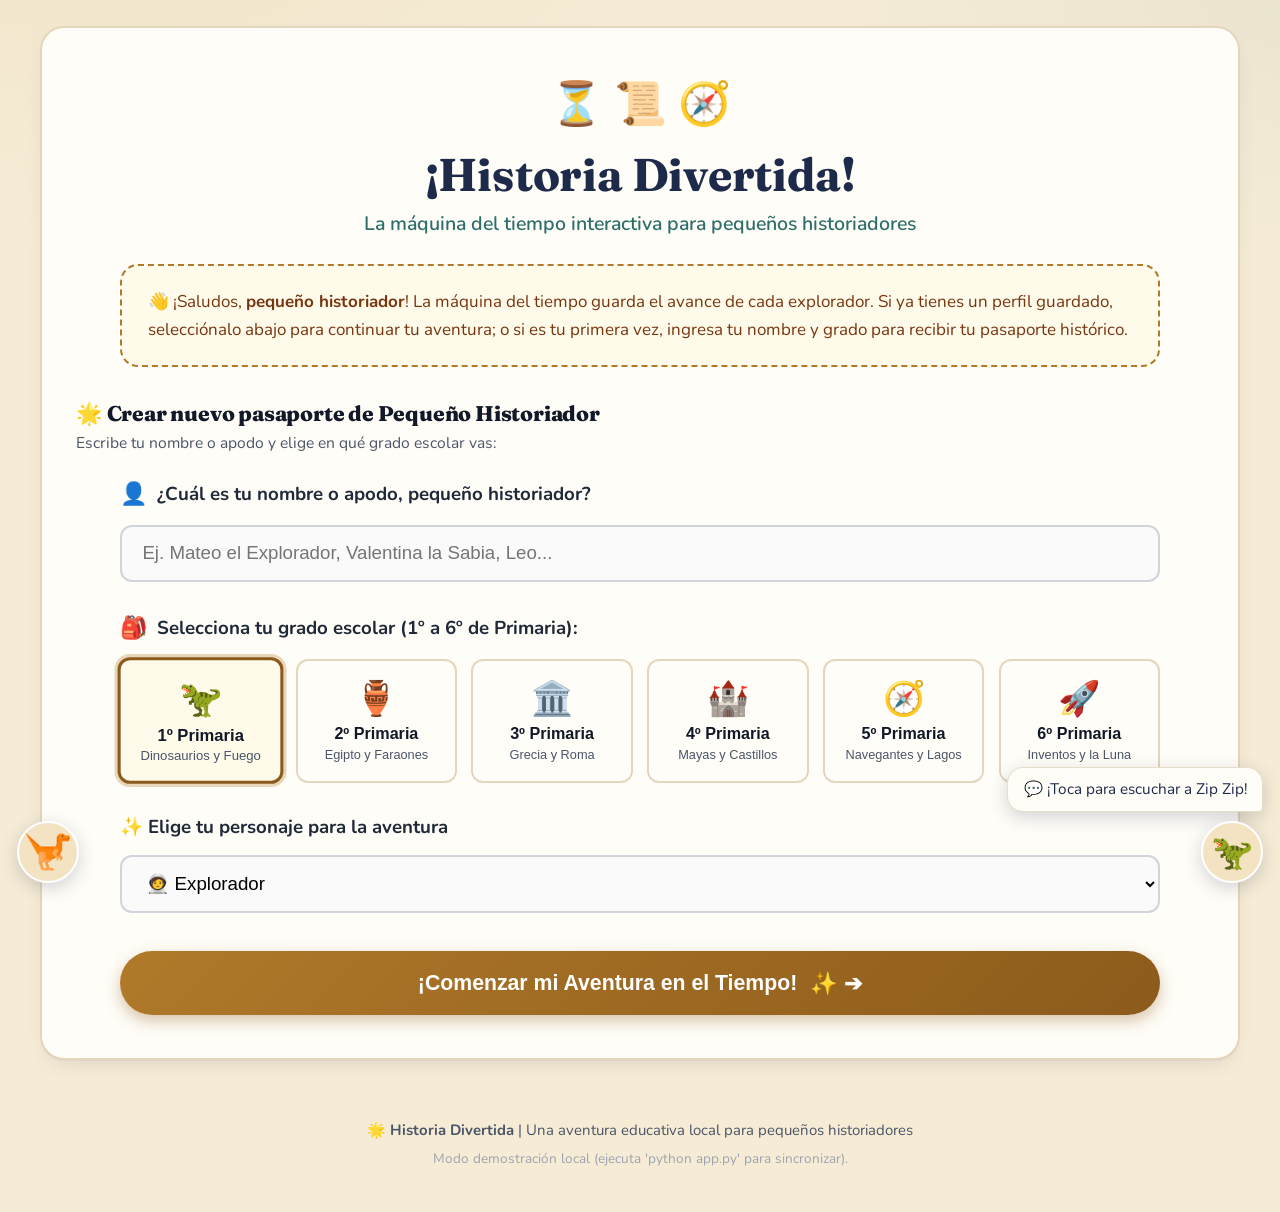
==== commit ec869ad5: "Add educational platform enhancements" ====
--- a/index.html
+++ b/index.html
@@ -82,37 +82,41 @@
                             </label>
                             <div class="grade-grid" id="grade-selector-container">
                                 <button type="button" class="grade-card active" data-grade="1">
-                                    <span class="grade-emoji">📖</span>
+                                    <span class="grade-emoji">🦖</span>
                                     <span class="grade-name">1º Primaria</span>
-                                    <span class="grade-desc">Mi historia y mi familia</span>
+                                    <span class="grade-desc">Dinosaurios y Fuego</span>
                                 </button>
                                 <button type="button" class="grade-card" data-grade="2">
-                                    <span class="grade-emoji">🏘️</span>
+                                    <span class="grade-emoji">🏺</span>
                                     <span class="grade-name">2º Primaria</span>
-                                    <span class="grade-desc">Mi historia y mi comunidad</span>
+                                    <span class="grade-desc">Egipto y Faraones</span>
                                 </button>
                                 <button type="button" class="grade-card" data-grade="3">
                                     <span class="grade-emoji">🏛️</span>
                                     <span class="grade-name">3º Primaria</span>
-                                    <span class="grade-desc">Historia de Campeche</span>
+                                    <span class="grade-desc">Grecia y Roma</span>
                                 </button>
                                 <button type="button" class="grade-card" data-grade="4">
-                                    <span class="grade-emoji">⛵</span>
+                                    <span class="grade-emoji">🏰</span>
                                     <span class="grade-name">4º Primaria</span>
-                                    <span class="grade-desc">México colonial</span>
+                                    <span class="grade-desc">Mayas y Castillos</span>
                                 </button>
                                 <button type="button" class="grade-card" data-grade="5">
-                                    <span class="grade-emoji">🇲🇽</span>
+                                    <span class="grade-emoji">🧭</span>
                                     <span class="grade-name">5º Primaria</span>
-                                    <span class="grade-desc">México independiente</span>
+                                    <span class="grade-desc">Navegantes y Lagos</span>
                                 </button>
                                 <button type="button" class="grade-card" data-grade="6">
-                                    <span class="grade-emoji">🚂</span>
+                                    <span class="grade-emoji">🚀</span>
                                     <span class="grade-name">6º Primaria</span>
-                                    <span class="grade-desc">Revolución Mexicana</span>
+                                    <span class="grade-desc">Inventos y la Luna</span>
                                 </button>
                             </div>
                             <input type="hidden" id="selected-grade" value="1">
+                        </div>
+                        <div class="input-section avatar-pick-section">
+                            <label class="section-label" for="initial-avatar">✨ Elige tu personaje para la aventura</label>
+                            <select id="initial-avatar" class="text-input"><option value="🧑‍🚀">🧑‍🚀 Explorador</option><option value="👩‍🚀">👩‍🚀 Exploradora</option><option value="🧙">🧙 Maga/o del tiempo</option><option value="🧒">🧒 Historiador/a</option></select>
                         </div>
 
                         <!-- Botón para Iniciar -->
@@ -142,6 +146,7 @@
                 </div>
 
                 <div class="header-actions">
+                    <button id="btn-settings" class="btn btn-secondary" title="Personalizar la aventura">⚙️ Ajustes</button>
                     <button id="btn-view-stats" class="btn btn-stats" title="Ver mis estadísticas y nivel">
                         📊 Mis Estadísticas
                     </button>
@@ -277,6 +282,21 @@
             </button>
 
             <!-- Misiones y Relatos Históricos -->
+            <section class="adventure-tools" aria-label="Herramientas de aventura">
+                <button class="btn btn-primary-action" id="btn-games">🎲 Minijuegos</button>
+                <button class="btn btn-primary-action" id="btn-rewards">🎁 Tienda de recompensas</button>
+                <p>🦖 <strong>Zip Zip:</strong> ¡Cada relato es una pista nueva! Puedes escuchar los textos con 🔊.</p>
+            </section>
+            <section id="games-panel" class="feature-panel hidden">
+                <div class="section-title-row"><h3>🎲 Juegos del grado <span id="games-grade-label"></span></h3><button class="btn btn-secondary" data-close-panel="games-panel">Cerrar</button></div>
+                <div class="game-card"><h4>🔎 Sopa de palabras</h4><p>Encuentra una palabra tomada de los relatos que estás estudiando.</p><div id="word-search-board" class="word-search-board"></div><p id="word-search-target"></p><button class="btn btn-primary-action" id="new-word-search">Otra palabra</button></div>
+                <div class="game-card"><h4>✏️ Completa la oración</h4><p id="word-clue"></p><div class="word-game-row"><input id="word-answer" class="text-input" aria-label="Completa la oración" autocomplete="off"><button class="btn btn-primary-action" id="check-word">Comprobar</button></div><p id="word-feedback" aria-live="polite"></p></div>
+            </section>
+            <section id="rewards-panel" class="feature-panel hidden">
+                <div class="section-title-row"><h3>🎁 Tienda de Zip Zip</h3><button class="btn btn-secondary" data-close-panel="rewards-panel">Cerrar</button></div>
+                <p>⭐ Saldo disponible: <strong id="reward-balance">0</strong> puntos</p>
+                <div id="rewards-list" class="rewards-grid"></div>
+            </section>
             <section class="stories-section">
                 <div class="section-title-row">
                     <h3 id="current-period-title">📜 Relatos y Retos para Pequeños Historiadores</h3>
@@ -287,6 +307,31 @@
                 </div>
             </section>
         </main>
+
+        <div id="zip-welcome" class="modal-backdrop hidden" role="dialog" aria-modal="true" aria-labelledby="zip-welcome-title">
+            <div class="unlock-modal-card zip-card"><div class="zip-avatar">🦖</div><h2 id="zip-welcome-title">¡Hola! Soy Zip Zip</h2><p>Seré tu compañero de aventuras. Elige tu grado, abre un relato, lee o escucha la historia y responde el reto. Si te equivocas, puedes intentarlo otra vez. ¡Ganas puntos y medallas al aprender!</p><button id="zip-welcome-start" class="btn btn-hero">¡Vamos a aprender! 🚀</button></div>
+        </div>
+        <div class="zip-voice-control">
+            <div id="zip-speaking-comment" class="zip-speaking-comment" role="status">💬 ¡Toca para escuchar a Zip Zip!</div>
+            <button id="zip-companion" class="zip-companion" aria-label="Escuchar un mensaje de Zip Zip" title="Zip Zip te anima">🦖</button>
+        </div>
+        <div class="rawr-control">
+            <div id="rawr-count-message" class="rawr-count-message" role="status" aria-live="polite"></div>
+            <button id="rawr-companion" class="zip-companion rawr-companion" aria-label="Toca al dinosaurio" title="Toca para ver qué pasa">
+                <img id="rawr-companion-image" src="img/zip-zip.png" alt="Dinosaurio naranja">
+            </button>
+        </div>
+        <div id="settings-modal" class="modal-backdrop hidden" role="dialog" aria-modal="true" aria-labelledby="settings-title">
+            <div class="unlock-modal-card settings-card"><button class="btn btn-secondary modal-close" data-close-modal="settings-modal">Cerrar ✕</button><h2 id="settings-title">⚙️ Mi aventura</h2>
+                <label class="setting-row"><input type="checkbox" id="zip-enabled"> Mostrar a Zip Zip y sus mensajes</label>
+                <label class="setting-row">Mi personaje <select id="avatar-choice"><option value="🧑‍🚀">🧑‍🚀 Explorador</option><option value="👩‍🚀">👩‍🚀 Exploradora</option><option value="🧙">🧙 Maga/o del tiempo</option><option value="🧒">🧒 Historiador/a</option></select></label>
+                <label class="setting-row">Zip Zip <select id="zip-character"><option value="🦖">🦖 Zip Zip</option><option value="🦕">🦕 Zip Zip exploradora</option></select></label>
+                <label class="setting-row">Atuendo <select id="zip-outfit"><option value="explorer">Explorador 🧢</option><option value="scientist">Científico 🥼</option><option value="astronaut">Astronauta 🚀</option><option value="royal">Real 👑</option><option value="maya">Viajero maya 🪶</option><option value="roman">Romano 🛡️</option></select></label>
+                <label class="setting-row"><input type="checkbox" id="audio-enabled" checked> Activar lectura en voz alta</label>
+                <label class="setting-row"><input type="checkbox" id="sound-enabled" checked> Activar sonidos de celebración</label>
+                <button id="save-settings" class="btn btn-hero">Guardar cambios</button>
+            </div>
+        </div>
 
         <!-- ================= PANTALLA DE ESTADÍSTICAS Y NIVEL ================= -->
         <main id="stats-screen" class="screen">
--- a/style.css
+++ b/style.css
@@ -2330,11 +2330,11 @@
     transition: background-color 400ms var(--ease-out);
 }
 
-body[data-grade="1"] { --bg-page: #F7E7D2; }  /* Prehistoria: tierra y fuego */
-body[data-grade="2"] { --bg-page: #F5E6C4; }  /* Egipto: arena y papiro */
-body[data-grade="3"] { --bg-page: #E7EEF6; }  /* Grecia y Roma: azul Egeo */
-body[data-grade="4"] { --bg-page: #E8F1E6; }  /* Edad Media: bosque y castillos */
-body[data-grade="5"] { --bg-page: #FAE4DA; }  /* Mexica y exploradores: adobe */
+body[data-grade="1"] { --bg-page: #ecd28c; }  /* Prehistoria: tierra y fuego */
+body[data-grade="2"] { --bg-page: #e0ea8b; }  /* Egipto: arena y papiro */
+body[data-grade="3"] { --bg-page: #a0eac6; }  /* Grecia y Roma: azul Egeo */
+body[data-grade="4"] { --bg-page: #b4d5e2; }  /* Edad Media: bosque y castillos */
+body[data-grade="5"] { --bg-page: #d7ccea; }  /* Mexica y exploradores: adobe */
 body[data-grade="6"] { --bg-page: #ECEAF6; }  /* Contemporánea: espacio y modernidad */
 
 /* ========================================================
@@ -2500,3 +2500,18 @@
         padding: 0.75rem;
     }
 }
+/* Herramientas de aprendizaje, compañero y personalización */
+.adventure-tools,.feature-panel,.game-card,.reward-card{background:var(--paper,#fffdf7);border:1px solid rgba(140,90,27,.2);border-radius:18px;padding:1.1rem;margin:1rem 0;box-shadow:0 8px 24px rgba(30,42,74,.07)}
+.adventure-tools{display:flex;align-items:center;gap:.75rem;flex-wrap:wrap}.adventure-tools p{margin:.2rem 0;color:var(--ink)}
+.feature-panel{animation:feature-in .28s ease-out}.section-title-row{display:flex;align-items:center;justify-content:space-between;gap:1rem;flex-wrap:wrap}.word-search-board{display:grid;grid-template-columns:repeat(11,minmax(0,1fr));gap:4px;width:min(100%,460px);margin:1rem 0}.letter-tile{width:100%;min-width:0;aspect-ratio:1;padding:0;border:1px solid #d7c6a6;border-radius:7px;background:#fff;color:var(--ink);font-size:clamp(.68rem,2.4vw,1rem);font-weight:800;cursor:pointer}.letter-tile.selected{background:#f3e3c3;transform:scale(.95)}.word-game-row{display:flex;gap:.5rem;max-width:540px}.rewards-grid{display:grid;grid-template-columns:repeat(auto-fit,minmax(220px,1fr));gap:.8rem}.reward-card{margin:0}.reward-card button:disabled{opacity:.6;cursor:not-allowed}.btn-listen{margin:.4rem 0}.setting-row{display:flex;align-items:center;gap:.65rem;margin:1rem 0;text-align:left}.setting-row select{margin-left:auto;max-width:60%;padding:.6rem;border-radius:10px;border:1px solid #c8b894}.settings-card{max-height:88vh;overflow:auto}.modal-close{float:right}.zip-card{text-align:center;max-width:520px}.zip-avatar{font-size:4rem;animation:zip-bob 1.8s ease-in-out infinite}.zip-companion{position:fixed;right:1rem;bottom:1rem;z-index:20;border:2px solid white;border-radius:50%;width:62px;height:62px;background:#f3e3c3;box-shadow:0 5px 18px #1e2a4a33;font-size:2rem;cursor:pointer}.zip-message{position:fixed;right:5.8rem;bottom:1.4rem;z-index:21;max-width:min(360px,70vw);padding:.8rem 1rem;border-radius:16px 16px 4px 16px;background:#fffdf7;color:var(--ink);box-shadow:0 5px 20px #1e2a4a33;opacity:0;transform:translateY(10px);transition:.2s;pointer-events:none}.zip-message.visible{opacity:1;transform:translateY(0)}
+@keyframes feature-in{from{opacity:0;transform:translateY(8px)}to{opacity:1;transform:translateY(0)}}@keyframes zip-bob{50%{transform:translateY(-7px)}}
+@media(max-width:600px){.adventure-tools{align-items:stretch}.adventure-tools .btn{width:100%}.zip-companion{width:54px;height:54px}.word-search-board{grid-template-columns:repeat(11,minmax(0,1fr));gap:3px;width:100%}.letter-tile{border-radius:5px;font-size:clamp(.6rem,3vw,.9rem)}.word-game-row{flex-direction:column}}
+@media(prefers-reduced-motion:reduce){.feature-panel,.zip-avatar{animation:none}.zip-message{transition:none}}
+
+/* Dos compañeros independientes en las esquinas inferiores */
+.zip-speaking-comment,.rawr-count-message{position:fixed;bottom:88px;z-index:20;max-width:min(340px,68vw);padding:.65rem .9rem;border:1px solid rgba(140,90,27,.2);border-radius:16px;background:#fffdf7;color:var(--ink);box-shadow:0 5px 18px #1e2a4a33;font-size:.9rem;line-height:1.35}
+.zip-speaking-comment{right:1rem;border-bottom-right-radius:5px}.rawr-count-message{left:1rem;border-bottom-left-radius:5px;text-align:center;min-width:118px}
+.rawr-companion{left:1rem;right:auto;display:grid;place-items:center;padding:7px}.rawr-companion img{display:block;width:100%;height:100%;object-fit:contain}
+.zip-companion:focus-visible{outline:4px solid #f4ae35;outline-offset:3px}
+.rawr-count-message:empty{display:none}
+@media(max-width:600px){.zip-speaking-comment,.rawr-count-message{bottom:76px;max-width:42vw;font-size:.78rem}.zip-speaking-comment{right:.5rem}.rawr-count-message{left:.5rem}.rawr-companion{left:.5rem}}
